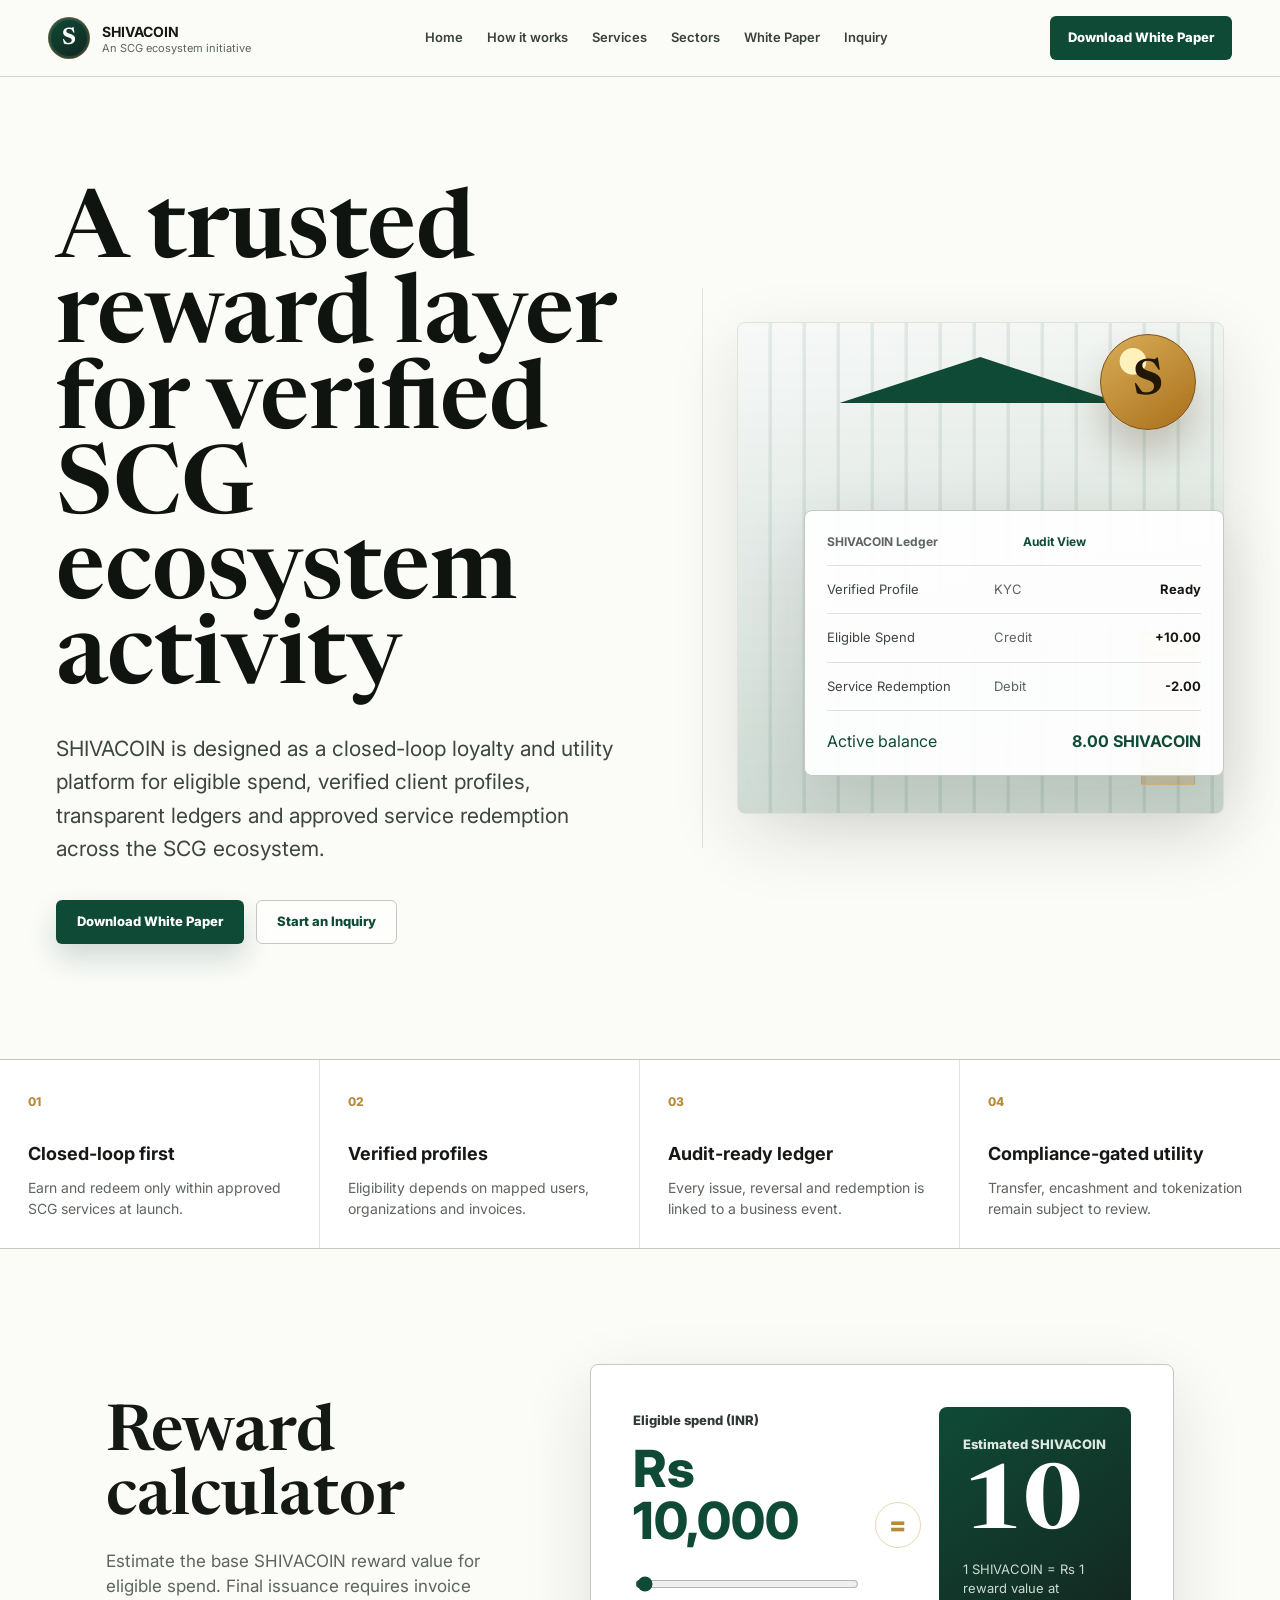
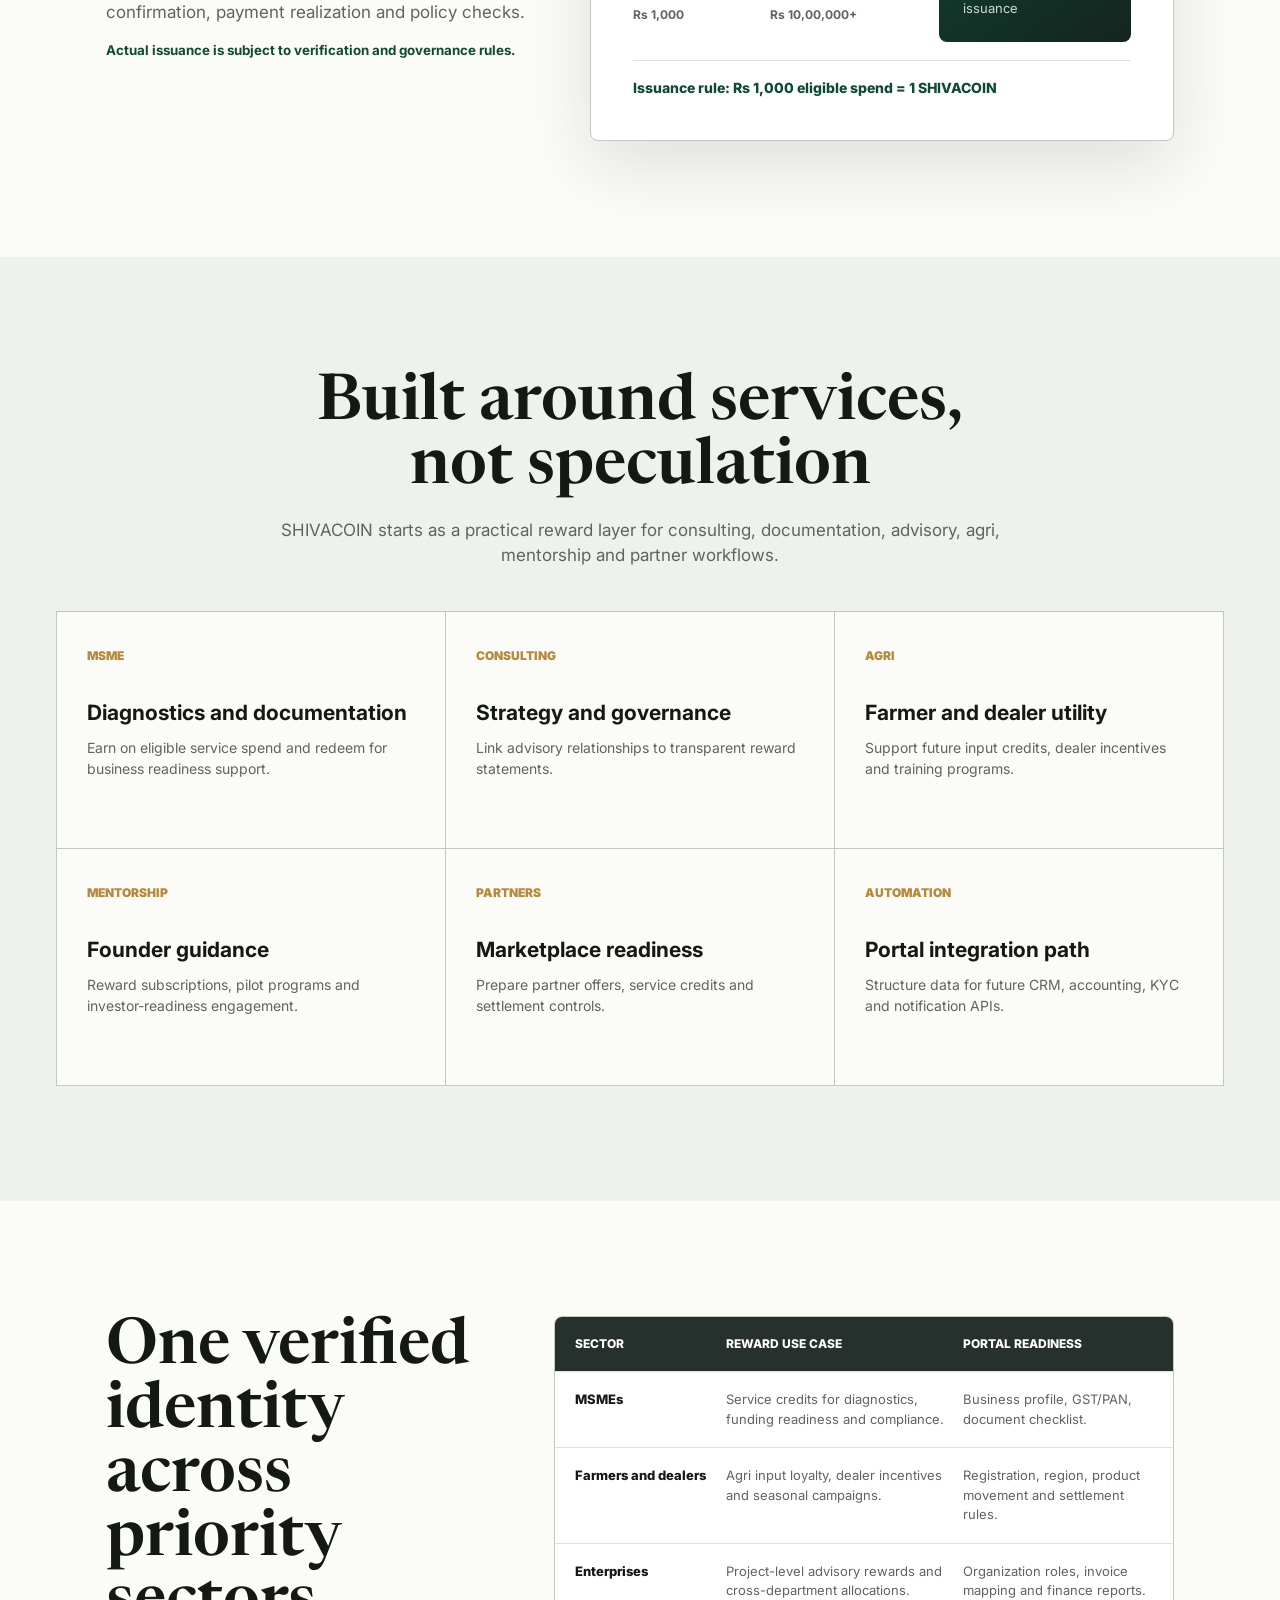
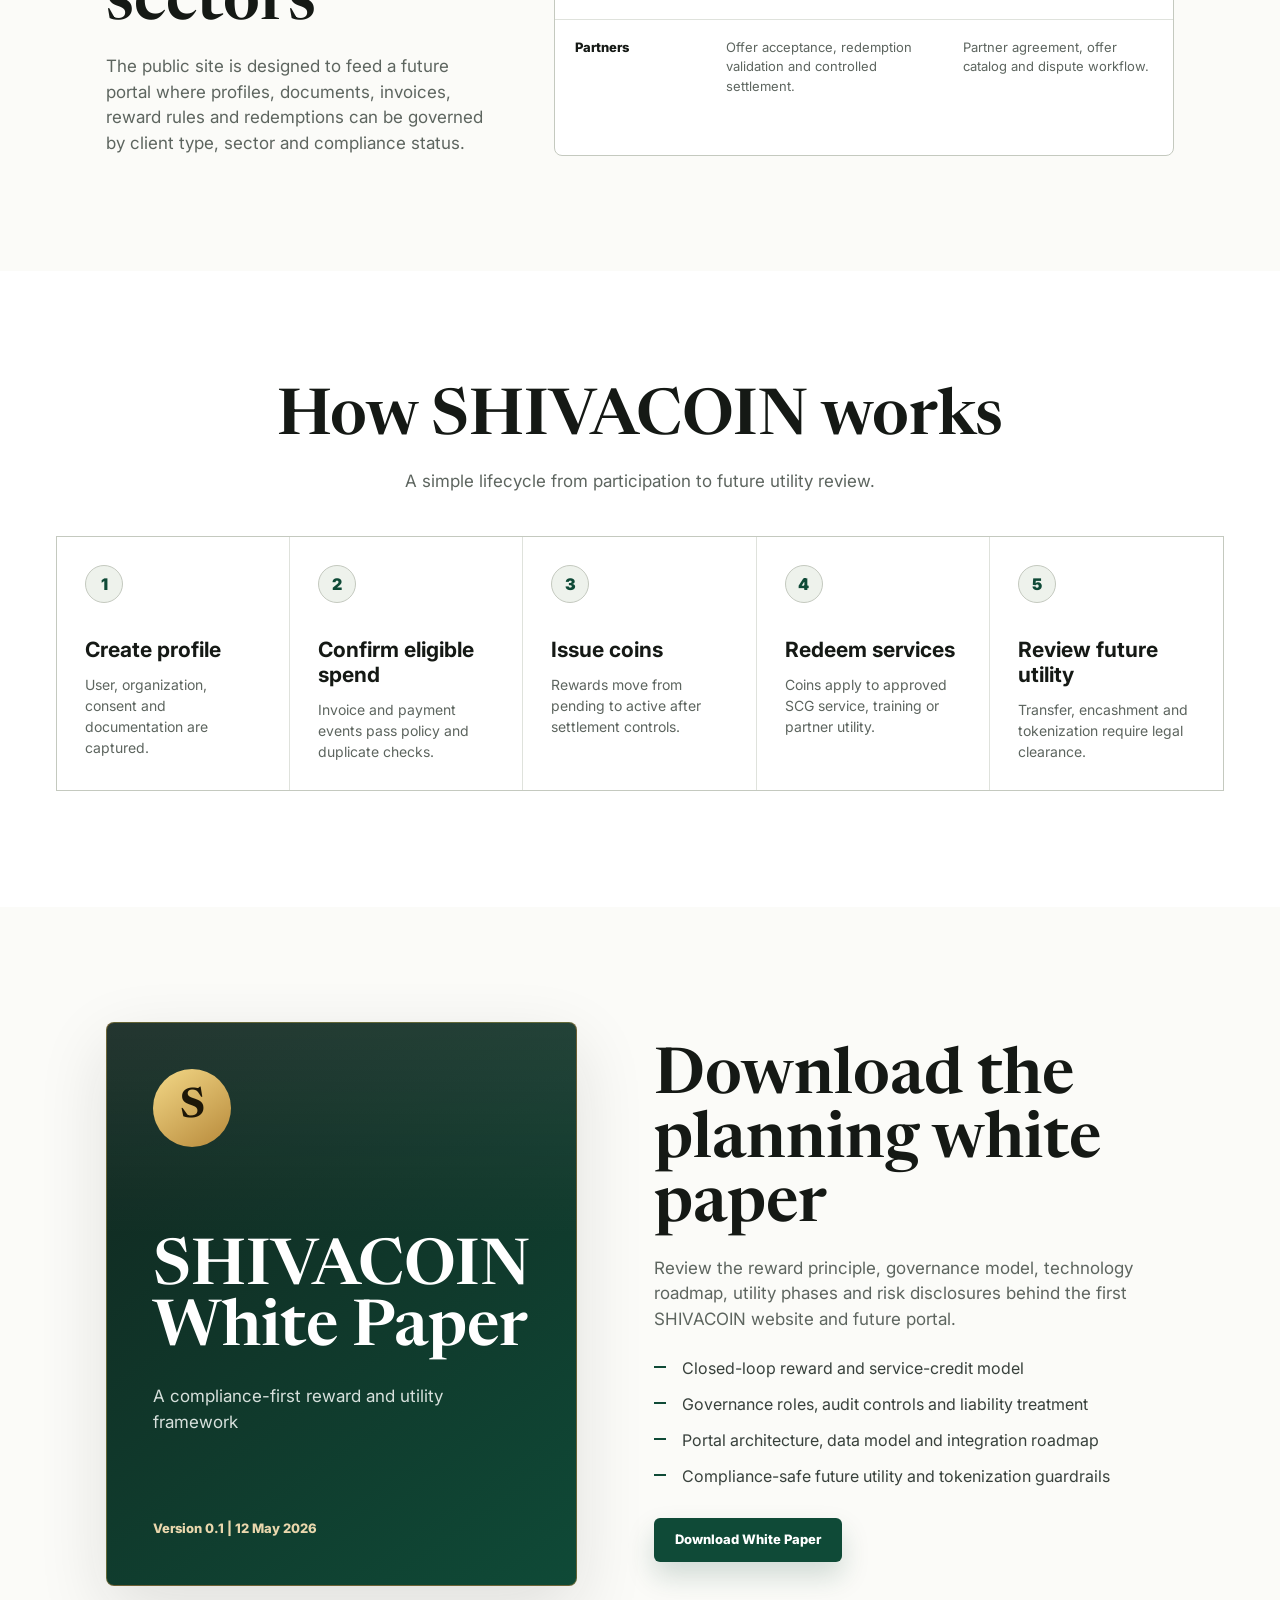
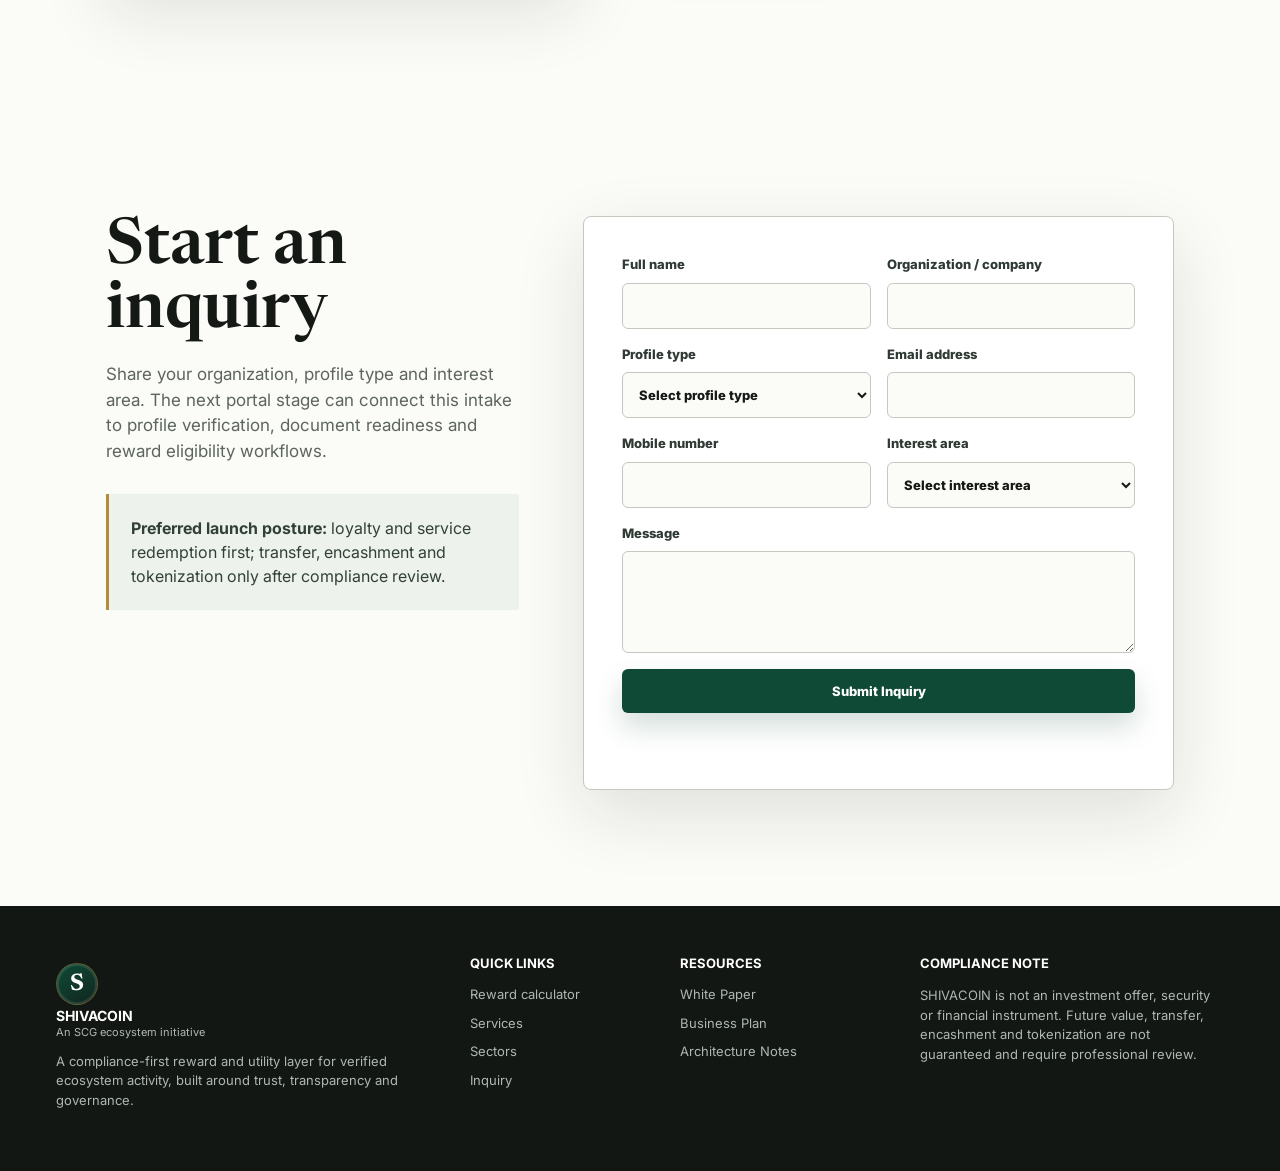
==== index.html @ bdda7b22 "Publish SHIVACOIN demo site" ====
<!doctype html>
<html lang="en">
  <head>
    <meta charset="utf-8" />
    <meta name="viewport" content="width=device-width, initial-scale=1" />
    <meta
      name="description"
      content="SHIVACOIN is a compliance-first reward and utility layer for verified SCG ecosystem activity."
    />
    <title>SHIVACOIN | SCG Ecosystem Rewards</title>
    <link rel="preconnect" href="https://fonts.googleapis.com" />
    <link rel="preconnect" href="https://fonts.gstatic.com" crossorigin />
    <link
      href="https://fonts.googleapis.com/css2?family=Inter:wght@400;500;600;700;800&family=Newsreader:opsz,wght@6..72,500;6..72,600;6..72,700&display=swap"
      rel="stylesheet"
    />
    <link rel="stylesheet" href="./styles.css" />
  </head>
  <body>
    <header class="site-header">
      <a class="brand" href="#home" aria-label="SHIVACOIN home">
        <span class="brand-mark">S</span>
        <span>
          <strong>SHIVACOIN</strong>
          <small>An SCG ecosystem initiative</small>
        </span>
      </a>
      <nav class="nav-links" aria-label="Primary navigation">
        <a href="#home">Home</a>
        <a href="#how">How it works</a>
        <a href="#services">Services</a>
        <a href="#sectors">Sectors</a>
        <a href="#white-paper">White Paper</a>
        <a href="#inquiry">Inquiry</a>
      </nav>
      <a class="header-cta" href="./docs/SHIVACOIN_White_Paper.md" download>
        Download White Paper
      </a>
    </header>

    <main id="home">
      <section class="hero section-pad">
        <div class="hero-copy">
          <h1>A trusted reward layer for verified SCG ecosystem activity</h1>
          <p>
            SHIVACOIN is designed as a closed-loop loyalty and utility platform
            for eligible spend, verified client profiles, transparent ledgers
            and approved service redemption across the SCG ecosystem.
          </p>
          <div class="hero-actions">
            <a class="button primary" href="./docs/SHIVACOIN_White_Paper.md" download>
              Download White Paper
            </a>
            <a class="button secondary" href="#inquiry">Start an Inquiry</a>
          </div>
        </div>
        <div class="hero-visual" aria-label="SHIVACOIN ledger preview">
          <div class="institution"></div>
          <div class="ledger-card">
            <div class="ledger-heading">
              <span>SHIVACOIN Ledger</span>
              <strong>Audit View</strong>
            </div>
            <div class="ledger-row">
              <span>Verified Profile</span>
              <span>KYC</span>
              <strong>Ready</strong>
            </div>
            <div class="ledger-row">
              <span>Eligible Spend</span>
              <span>Credit</span>
              <strong>+10.00</strong>
            </div>
            <div class="ledger-row">
              <span>Service Redemption</span>
              <span>Debit</span>
              <strong>-2.00</strong>
            </div>
            <div class="ledger-total">
              <span>Active balance</span>
              <strong>8.00 SHIVACOIN</strong>
            </div>
          </div>
          <div class="coin" aria-hidden="true">S</div>
        </div>
      </section>

      <section class="trust-strip" aria-label="Trust principles">
        <article>
          <span class="trust-icon">01</span>
          <h2>Closed-loop first</h2>
          <p>Earn and redeem only within approved SCG services at launch.</p>
        </article>
        <article>
          <span class="trust-icon">02</span>
          <h2>Verified profiles</h2>
          <p>Eligibility depends on mapped users, organizations and invoices.</p>
        </article>
        <article>
          <span class="trust-icon">03</span>
          <h2>Audit-ready ledger</h2>
          <p>Every issue, reversal and redemption is linked to a business event.</p>
        </article>
        <article>
          <span class="trust-icon">04</span>
          <h2>Compliance-gated utility</h2>
          <p>Transfer, encashment and tokenization remain subject to review.</p>
        </article>
      </section>

      <section class="calculator section-pad" id="calculator">
        <div class="section-intro align-left">
          <h2>Reward calculator</h2>
          <p>
            Estimate the base SHIVACOIN reward value for eligible spend. Final
            issuance requires invoice confirmation, payment realization and
            policy checks.
          </p>
          <small>Actual issuance is subject to verification and governance rules.</small>
        </div>
        <div class="calculator-panel">
          <div class="calc-input">
            <label for="spendRange">Eligible spend (INR)</label>
            <div class="amount" id="spendDisplay">Rs 10,000</div>
            <input
              id="spendRange"
              type="range"
              min="1000"
              max="1000000"
              step="1000"
              value="10000"
            />
            <div class="range-labels">
              <span>Rs 1,000</span>
              <span>Rs 10,00,000+</span>
            </div>
          </div>
          <div class="calc-equals" aria-hidden="true">=</div>
          <div class="calc-output">
            <span>Estimated SHIVACOIN</span>
            <strong id="coinOutput">10</strong>
            <em>1 SHIVACOIN = Rs 1 reward value at issuance</em>
          </div>
          <div class="rule-note">
            Issuance rule: Rs 1,000 eligible spend = 1 SHIVACOIN
          </div>
        </div>
      </section>

      <section class="audience section-pad" id="services">
        <div class="section-intro">
          <h2>Built around services, not speculation</h2>
          <p>
            SHIVACOIN starts as a practical reward layer for consulting,
            documentation, advisory, agri, mentorship and partner workflows.
          </p>
        </div>
        <div class="service-grid">
          <article>
            <span>MSME</span>
            <h3>Diagnostics and documentation</h3>
            <p>Earn on eligible service spend and redeem for business readiness support.</p>
          </article>
          <article>
            <span>Consulting</span>
            <h3>Strategy and governance</h3>
            <p>Link advisory relationships to transparent reward statements.</p>
          </article>
          <article>
            <span>Agri</span>
            <h3>Farmer and dealer utility</h3>
            <p>Support future input credits, dealer incentives and training programs.</p>
          </article>
          <article>
            <span>Mentorship</span>
            <h3>Founder guidance</h3>
            <p>Reward subscriptions, pilot programs and investor-readiness engagement.</p>
          </article>
          <article>
            <span>Partners</span>
            <h3>Marketplace readiness</h3>
            <p>Prepare partner offers, service credits and settlement controls.</p>
          </article>
          <article>
            <span>Automation</span>
            <h3>Portal integration path</h3>
            <p>Structure data for future CRM, accounting, KYC and notification APIs.</p>
          </article>
        </div>
      </section>

      <section class="sectors section-pad" id="sectors">
        <div class="sector-copy">
          <h2>One verified identity across priority sectors</h2>
          <p>
            The public site is designed to feed a future portal where profiles,
            documents, invoices, reward rules and redemptions can be governed by
            client type, sector and compliance status.
          </p>
        </div>
        <div class="sector-table" role="table" aria-label="SHIVACOIN sector use cases">
          <div class="sector-row header" role="row">
            <span role="columnheader">Sector</span>
            <span role="columnheader">Reward use case</span>
            <span role="columnheader">Portal readiness</span>
          </div>
          <div class="sector-row" role="row">
            <span>MSMEs</span>
            <span>Service credits for diagnostics, funding readiness and compliance.</span>
            <span>Business profile, GST/PAN, document checklist.</span>
          </div>
          <div class="sector-row" role="row">
            <span>Farmers and dealers</span>
            <span>Agri input loyalty, dealer incentives and seasonal campaigns.</span>
            <span>Registration, region, product movement and settlement rules.</span>
          </div>
          <div class="sector-row" role="row">
            <span>Enterprises</span>
            <span>Project-level advisory rewards and cross-department allocations.</span>
            <span>Organization roles, invoice mapping and finance reports.</span>
          </div>
          <div class="sector-row" role="row">
            <span>Partners</span>
            <span>Offer acceptance, redemption validation and controlled settlement.</span>
            <span>Partner agreement, offer catalog and dispute workflow.</span>
          </div>
        </div>
      </section>

      <section class="workflow section-pad" id="how">
        <div class="section-intro">
          <h2>How SHIVACOIN works</h2>
          <p>A simple lifecycle from participation to future utility review.</p>
        </div>
        <ol class="timeline">
          <li>
            <span>1</span>
            <h3>Create profile</h3>
            <p>User, organization, consent and documentation are captured.</p>
          </li>
          <li>
            <span>2</span>
            <h3>Confirm eligible spend</h3>
            <p>Invoice and payment events pass policy and duplicate checks.</p>
          </li>
          <li>
            <span>3</span>
            <h3>Issue coins</h3>
            <p>Rewards move from pending to active after settlement controls.</p>
          </li>
          <li>
            <span>4</span>
            <h3>Redeem services</h3>
            <p>Coins apply to approved SCG service, training or partner utility.</p>
          </li>
          <li>
            <span>5</span>
            <h3>Review future utility</h3>
            <p>Transfer, encashment and tokenization require legal clearance.</p>
          </li>
        </ol>
      </section>

      <section class="white-paper section-pad" id="white-paper">
        <div class="paper-preview" aria-hidden="true">
          <div class="paper-mark">S</div>
          <h2>SHIVACOIN<br />White Paper</h2>
          <p>A compliance-first reward and utility framework</p>
          <span>Version 0.1 | 12 May 2026</span>
        </div>
        <div class="paper-copy">
          <h2>Download the planning white paper</h2>
          <p>
            Review the reward principle, governance model, technology roadmap,
            utility phases and risk disclosures behind the first SHIVACOIN
            website and future portal.
          </p>
          <ul>
            <li>Closed-loop reward and service-credit model</li>
            <li>Governance roles, audit controls and liability treatment</li>
            <li>Portal architecture, data model and integration roadmap</li>
            <li>Compliance-safe future utility and tokenization guardrails</li>
          </ul>
          <a class="button primary" href="./docs/SHIVACOIN_White_Paper.md" download>
            Download White Paper
          </a>
        </div>
      </section>

      <section class="inquiry section-pad" id="inquiry">
        <div class="inquiry-copy">
          <h2>Start an inquiry</h2>
          <p>
            Share your organization, profile type and interest area. The next
            portal stage can connect this intake to profile verification,
            document readiness and reward eligibility workflows.
          </p>
          <div class="contact-note">
            <strong>Preferred launch posture:</strong>
            loyalty and service redemption first; transfer, encashment and
            tokenization only after compliance review.
          </div>
        </div>
        <form class="inquiry-form" id="inquiryForm">
          <label>
            Full name
            <input name="name" autocomplete="name" required />
          </label>
          <label>
            Organization / company
            <input name="organization" autocomplete="organization" required />
          </label>
          <label>
            Profile type
            <select name="profileType" required>
              <option value="">Select profile type</option>
              <option>MSME client</option>
              <option>Enterprise client</option>
              <option>Farmer</option>
              <option>Dealer / distributor</option>
              <option>Startup / founder</option>
              <option>Partner merchant</option>
            </select>
          </label>
          <label>
            Email address
            <input name="email" type="email" autocomplete="email" required />
          </label>
          <label>
            Mobile number
            <input name="mobile" autocomplete="tel" />
          </label>
          <label>
            Interest area
            <select name="interest" required>
              <option value="">Select interest area</option>
              <option>Earn rewards on SCG services</option>
              <option>Redeem for advisory or documentation</option>
              <option>Partner onboarding</option>
              <option>Dealer or farmer program</option>
              <option>Future portal integration</option>
            </select>
          </label>
          <label class="wide">
            Message
            <textarea name="message" rows="4"></textarea>
          </label>
          <button class="button primary" type="submit">Submit Inquiry</button>
          <p class="form-status" id="formStatus" role="status"></p>
        </form>
      </section>
    </main>

    <footer class="site-footer">
      <div>
        <a class="brand footer-brand" href="#home" aria-label="SHIVACOIN home">
          <span class="brand-mark">S</span>
          <span>
            <strong>SHIVACOIN</strong>
            <small>An SCG ecosystem initiative</small>
          </span>
        </a>
        <p>
          A compliance-first reward and utility layer for verified ecosystem
          activity, built around trust, transparency and governance.
        </p>
      </div>
      <div>
        <h2>Quick links</h2>
        <a href="#calculator">Reward calculator</a>
        <a href="#services">Services</a>
        <a href="#sectors">Sectors</a>
        <a href="#inquiry">Inquiry</a>
      </div>
      <div>
        <h2>Resources</h2>
        <a href="./docs/SHIVACOIN_White_Paper.md" download>White Paper</a>
        <a href="./docs/SHIVACOIN_Business_Plan.md" download>Business Plan</a>
        <a href="./docs/SHIVACOIN_System_Architecture_and_DFD.md" download>
          Architecture Notes
        </a>
      </div>
      <div>
        <h2>Compliance note</h2>
        <p>
          SHIVACOIN is not an investment offer, security or financial
          instrument. Future value, transfer, encashment and tokenization are
          not guaranteed and require professional review.
        </p>
      </div>
    </footer>

    <script src="./app.js"></script>
  </body>
</html>
---- styles.css ----
:root {
  --bg: #fbfbf8;
  --paper: #ffffff;
  --ink: #151915;
  --muted: #5d655f;
  --line: #dfe2dc;
  --line-strong: #c4c9bf;
  --emerald: #0f4a37;
  --emerald-2: #1d6a4b;
  --gold: #b7893a;
  --gold-soft: #ead7ad;
  --slate: #26312d;
  --shadow: 0 24px 70px rgba(21, 25, 21, 0.12);
  --radius: 8px;
  --max: 1180px;
}

* {
  box-sizing: border-box;
}

html {
  scroll-behavior: smooth;
}

body {
  margin: 0;
  color: var(--ink);
  background: var(--bg);
  font-family: Inter, system-ui, -apple-system, BlinkMacSystemFont, "Segoe UI", sans-serif;
  line-height: 1.5;
}

a {
  color: inherit;
  text-decoration: none;
}

button,
input,
select,
textarea {
  font: inherit;
}

.site-header {
  position: sticky;
  top: 0;
  z-index: 20;
  display: flex;
  align-items: center;
  justify-content: space-between;
  gap: 22px;
  padding: 16px clamp(20px, 4vw, 48px);
  background: rgba(251, 251, 248, 0.92);
  border-bottom: 1px solid rgba(196, 201, 191, 0.75);
  backdrop-filter: blur(20px);
}

.brand {
  display: inline-flex;
  align-items: center;
  gap: 12px;
  min-width: 214px;
}

.brand-mark {
  display: grid;
  width: 42px;
  height: 42px;
  place-items: center;
  color: #fff;
  background: linear-gradient(145deg, var(--emerald), #11251e);
  border: 1px solid rgba(183, 137, 58, 0.45);
  border-radius: 50%;
  box-shadow: inset 0 0 0 2px rgba(255, 255, 255, 0.1);
  font-family: Newsreader, Georgia, serif;
  font-size: 24px;
  font-weight: 700;
}

.brand strong {
  display: block;
  color: var(--ink);
  font-size: 14px;
  letter-spacing: 0;
}

.brand small {
  display: block;
  color: var(--muted);
  font-size: 11px;
  line-height: 1.2;
}

.nav-links {
  display: flex;
  align-items: center;
  justify-content: center;
  gap: clamp(12px, 2vw, 24px);
  color: #38413c;
  font-size: 13px;
  font-weight: 600;
}

.nav-links a {
  padding: 7px 0;
  border-bottom: 1px solid transparent;
}

.nav-links a:hover,
.nav-links a:focus-visible {
  color: var(--emerald);
  border-color: var(--gold);
}

.header-cta,
.button {
  display: inline-flex;
  min-height: 44px;
  align-items: center;
  justify-content: center;
  border-radius: 6px;
  font-size: 13px;
  font-weight: 800;
}

.header-cta {
  padding: 0 18px;
  color: #fff;
  background: var(--emerald);
}

.button {
  padding: 0 20px;
  border: 1px solid transparent;
  cursor: pointer;
}

.button.primary {
  color: #fff;
  background: var(--emerald);
  box-shadow: 0 14px 28px rgba(15, 74, 55, 0.18);
}

.button.secondary {
  color: var(--emerald);
  background: rgba(255, 255, 255, 0.78);
  border-color: var(--line-strong);
}

.button:hover,
.button:focus-visible,
.header-cta:hover,
.header-cta:focus-visible {
  transform: translateY(-1px);
}

.section-pad {
  padding: clamp(64px, 9vw, 118px) clamp(20px, 5vw, 56px);
}

.hero {
  display: grid;
  grid-template-columns: minmax(0, 0.98fr) minmax(380px, 0.9fr);
  gap: clamp(34px, 6vw, 86px);
  min-height: calc(100vh - 75px);
  max-width: 1280px;
  margin: 0 auto;
  align-items: center;
}

.hero-copy h1 {
  max-width: 780px;
  margin: 0;
  color: #101411;
  font-family: Newsreader, Georgia, serif;
  font-size: clamp(48px, 7.4vw, 96px);
  font-weight: 600;
  line-height: 0.9;
}

.hero-copy p {
  max-width: 670px;
  margin: 28px 0 0;
  color: #3c463f;
  font-size: clamp(17px, 1.7vw, 21px);
  line-height: 1.6;
}

.hero-actions {
  display: flex;
  flex-wrap: wrap;
  gap: 12px;
  margin-top: 34px;
}

.hero-visual {
  position: relative;
  min-height: 560px;
  border-left: 1px solid var(--line);
}

.institution {
  position: absolute;
  inset: 34px 0 34px 34px;
  background:
    linear-gradient(180deg, rgba(15, 74, 55, 0.03), rgba(15, 74, 55, 0.17)),
    repeating-linear-gradient(90deg, transparent 0 30px, rgba(15, 74, 55, 0.09) 31px 34px),
    linear-gradient(145deg, #fff, #eef2eb);
  border: 1px solid var(--line);
  border-radius: var(--radius);
  box-shadow: var(--shadow);
}

.institution::before {
  content: "";
  position: absolute;
  top: 34px;
  left: 50%;
  width: 58%;
  height: 46px;
  transform: translateX(-50%);
  background: var(--emerald);
  clip-path: polygon(50% 0, 100% 100%, 0 100%);
}

.institution::after {
  content: "";
  position: absolute;
  right: 28px;
  bottom: 28px;
  width: 52px;
  height: 150px;
  background: linear-gradient(180deg, var(--gold-soft), rgba(183, 137, 58, 0.28));
  border: 1px solid rgba(183, 137, 58, 0.35);
}

.ledger-card {
  position: absolute;
  right: 0;
  bottom: 72px;
  width: min(420px, 92%);
  padding: 22px;
  background: rgba(255, 255, 255, 0.94);
  border: 1px solid var(--line-strong);
  border-radius: var(--radius);
  box-shadow: var(--shadow);
}

.ledger-heading,
.ledger-row,
.ledger-total {
  display: grid;
  grid-template-columns: 1.2fr 0.7fr 0.8fr;
  align-items: center;
  gap: 10px;
}

.ledger-heading {
  padding-bottom: 14px;
  border-bottom: 1px solid var(--line);
  color: var(--muted);
  font-size: 12px;
  font-weight: 700;
}

.ledger-heading strong {
  color: var(--emerald);
  text-align: right;
}

.ledger-row {
  padding: 14px 0;
  border-bottom: 1px solid var(--line);
  color: #3d463f;
  font-size: 13px;
}

.ledger-row span:nth-child(2) {
  color: var(--muted);
}

.ledger-row strong {
  color: var(--ink);
  text-align: right;
}

.ledger-total {
  grid-template-columns: 1fr 1fr;
  padding-top: 18px;
  color: var(--emerald);
}

.ledger-total strong {
  text-align: right;
}

.coin {
  position: absolute;
  top: 46px;
  right: 28px;
  display: grid;
  width: 96px;
  height: 96px;
  place-items: center;
  color: #201706;
  background:
    radial-gradient(circle at 34% 28%, #fff1bb 0 14%, transparent 15%),
    linear-gradient(145deg, #d9ad57, #a96f1b);
  border: 1px solid #7d5317;
  border-radius: 50%;
  box-shadow: 0 24px 36px rgba(77, 57, 20, 0.24);
  font-family: Newsreader, Georgia, serif;
  font-size: 50px;
  font-weight: 700;
}

.trust-strip {
  display: grid;
  grid-template-columns: repeat(4, 1fr);
  border-top: 1px solid var(--line-strong);
  border-bottom: 1px solid var(--line-strong);
  background: var(--paper);
}

.trust-strip article {
  min-height: 188px;
  padding: 28px;
  border-right: 1px solid var(--line);
}

.trust-strip article:last-child {
  border-right: 0;
}

.trust-icon {
  color: var(--gold);
  font-size: 12px;
  font-weight: 800;
}

.trust-strip h2,
.trust-strip p {
  margin: 0;
}

.trust-strip h2 {
  margin-top: 28px;
  font-size: 18px;
}

.trust-strip p {
  margin-top: 10px;
  color: var(--muted);
  font-size: 14px;
}

.section-intro {
  max-width: 760px;
  margin: 0 auto 42px;
  text-align: center;
}

.section-intro.align-left {
  margin-left: 0;
  text-align: left;
}

.section-intro h2,
.sector-copy h2,
.paper-copy h2,
.inquiry-copy h2 {
  margin: 0;
  font-family: Newsreader, Georgia, serif;
  font-size: clamp(38px, 5vw, 64px);
  font-weight: 600;
  line-height: 1;
}

.section-intro p,
.sector-copy p,
.paper-copy p,
.inquiry-copy p {
  margin: 18px 0 0;
  color: var(--muted);
  font-size: 17px;
}

.section-intro small {
  display: block;
  margin-top: 16px;
  color: var(--emerald);
  font-weight: 700;
}

.calculator {
  display: grid;
  grid-template-columns: 0.72fr 1fr;
  gap: clamp(30px, 5vw, 72px);
  max-width: var(--max);
  margin: 0 auto;
  align-items: center;
}

.calculator-panel {
  display: grid;
  grid-template-columns: 1fr 46px 0.86fr;
  gap: 18px;
  padding: clamp(24px, 4vw, 42px);
  background: var(--paper);
  border: 1px solid var(--line-strong);
  border-radius: var(--radius);
  box-shadow: var(--shadow);
}

.calc-input label,
.calc-output span,
.inquiry-form label {
  color: #303a34;
  font-size: 13px;
  font-weight: 800;
}

.amount {
  margin-top: 12px;
  color: var(--emerald);
  font-size: clamp(32px, 4vw, 52px);
  font-weight: 800;
  line-height: 1;
}

input[type="range"] {
  width: 100%;
  margin-top: 30px;
  accent-color: var(--emerald);
}

.range-labels {
  display: flex;
  justify-content: space-between;
  margin-top: 8px;
  color: var(--muted);
  font-size: 12px;
  font-weight: 700;
}

.calc-equals {
  display: grid;
  width: 46px;
  height: 46px;
  place-items: center;
  align-self: center;
  color: var(--gold);
  border: 1px solid var(--gold-soft);
  border-radius: 50%;
  font-size: 26px;
  font-weight: 800;
}

.calc-output {
  padding: 24px;
  color: #fff;
  background: linear-gradient(145deg, var(--emerald), #14251f);
  border-radius: var(--radius);
}

.calc-output span {
  color: #dce8e1;
}

.calc-output strong {
  display: block;
  margin: 12px 0;
  font-family: Newsreader, Georgia, serif;
  font-size: clamp(62px, 7vw, 96px);
  line-height: 0.9;
}

.calc-output em {
  display: block;
  color: #cddad2;
  font-size: 13px;
  font-style: normal;
}

.rule-note {
  grid-column: 1 / -1;
  padding-top: 16px;
  color: var(--emerald);
  border-top: 1px solid var(--line);
  font-size: 14px;
  font-weight: 800;
}

.audience {
  background: #eef2ec;
}

.service-grid {
  display: grid;
  grid-template-columns: repeat(3, 1fr);
  gap: 1px;
  max-width: var(--max);
  margin: 0 auto;
  background: var(--line-strong);
  border: 1px solid var(--line-strong);
}

.service-grid article {
  min-height: 236px;
  padding: 30px;
  background: #fbfbf8;
}

.service-grid span {
  color: var(--gold);
  font-size: 12px;
  font-weight: 900;
  text-transform: uppercase;
}

.service-grid h3,
.timeline h3 {
  margin: 34px 0 0;
  font-size: 21px;
  line-height: 1.2;
}

.service-grid p,
.timeline p {
  margin: 12px 0 0;
  color: var(--muted);
  font-size: 14px;
}

.sectors {
  display: grid;
  grid-template-columns: 0.62fr 1fr;
  gap: clamp(32px, 5vw, 72px);
  max-width: var(--max);
  margin: 0 auto;
}

.sector-table {
  background: var(--paper);
  border: 1px solid var(--line-strong);
  border-radius: var(--radius);
  overflow: hidden;
}

.sector-row {
  display: grid;
  grid-template-columns: 0.7fr 1.15fr 1fr;
  gap: 18px;
  padding: 18px 20px;
  border-bottom: 1px solid var(--line);
  color: var(--muted);
  font-size: 13px;
}

.sector-row:last-child {
  border-bottom: 0;
}

.sector-row span:first-child {
  color: var(--ink);
  font-weight: 800;
}

.sector-row.header {
  color: #fff;
  background: var(--slate);
  font-size: 12px;
  font-weight: 800;
  text-transform: uppercase;
}

.sector-row.header span {
  color: #fff;
}

.workflow {
  background: var(--paper);
}

.timeline {
  display: grid;
  grid-template-columns: repeat(5, 1fr);
  gap: 0;
  max-width: var(--max);
  margin: 0 auto;
  padding: 0;
  list-style: none;
  border: 1px solid var(--line-strong);
}

.timeline li {
  min-height: 250px;
  padding: 28px;
  border-right: 1px solid var(--line);
}

.timeline li:last-child {
  border-right: 0;
}

.timeline span {
  display: grid;
  width: 38px;
  height: 38px;
  place-items: center;
  color: var(--emerald);
  background: #eef2ec;
  border: 1px solid var(--line-strong);
  border-radius: 50%;
  font-weight: 900;
}

.white-paper {
  display: grid;
  grid-template-columns: 0.72fr 1fr;
  gap: clamp(34px, 6vw, 84px);
  max-width: var(--max);
  margin: 0 auto;
  align-items: center;
}

.paper-preview {
  min-height: 520px;
  padding: 46px;
  color: #fff;
  background:
    linear-gradient(180deg, rgba(255, 255, 255, 0.08), transparent 38%),
    linear-gradient(145deg, #11251e, var(--emerald));
  border: 1px solid rgba(183, 137, 58, 0.5);
  border-radius: var(--radius);
  box-shadow: var(--shadow);
}

.paper-mark {
  display: grid;
  width: 78px;
  height: 78px;
  place-items: center;
  color: #1d1708;
  background: linear-gradient(145deg, #f3d887, var(--gold));
  border-radius: 50%;
  font-family: Newsreader, Georgia, serif;
  font-size: 42px;
  font-weight: 700;
}

.paper-preview h2 {
  margin: 92px 0 0;
  font-family: Newsreader, Georgia, serif;
  font-size: clamp(48px, 5vw, 72px);
  font-weight: 600;
  line-height: 0.95;
}

.paper-preview p {
  max-width: 330px;
  margin: 24px 0 0;
  color: #d7e0dc;
  font-size: 17px;
}

.paper-preview span {
  display: block;
  margin-top: 84px;
  color: var(--gold-soft);
  font-size: 13px;
  font-weight: 800;
}

.paper-copy ul {
  display: grid;
  gap: 12px;
  margin: 24px 0 30px;
  padding: 0;
  list-style: none;
}

.paper-copy li {
  padding-left: 28px;
  color: #38413c;
  background: linear-gradient(var(--emerald), var(--emerald)) left 10px / 12px 2px no-repeat;
}

.inquiry {
  display: grid;
  grid-template-columns: 0.7fr 1fr;
  gap: clamp(34px, 5vw, 72px);
  max-width: var(--max);
  margin: 0 auto;
}

.contact-note {
  margin-top: 30px;
  padding: 22px;
  color: #314038;
  background: #eef2ec;
  border-left: 3px solid var(--gold);
}

.inquiry-form {
  display: grid;
  grid-template-columns: 1fr 1fr;
  gap: 16px;
  padding: clamp(24px, 4vw, 38px);
  background: var(--paper);
  border: 1px solid var(--line-strong);
  border-radius: var(--radius);
  box-shadow: var(--shadow);
}

.inquiry-form label {
  display: grid;
  gap: 8px;
}

.inquiry-form .wide,
.inquiry-form button,
.form-status {
  grid-column: 1 / -1;
}

.inquiry-form input,
.inquiry-form select,
.inquiry-form textarea {
  width: 100%;
  min-height: 46px;
  padding: 11px 12px;
  color: var(--ink);
  background: #fbfbf8;
  border: 1px solid var(--line-strong);
  border-radius: 6px;
}

.inquiry-form textarea {
  resize: vertical;
}

.form-status {
  min-height: 22px;
  margin: 0;
  color: var(--emerald);
  font-size: 13px;
  font-weight: 800;
}

.site-footer {
  display: grid;
  grid-template-columns: 1.25fr 0.58fr 0.68fr 1fr;
  gap: 34px;
  padding: 48px clamp(20px, 5vw, 56px);
  color: #d8ded9;
  background: #121713;
}

.site-footer p,
.site-footer a {
  color: #aeb8b1;
  font-size: 13px;
}

.site-footer a {
  display: block;
  margin-top: 9px;
}

.site-footer h2 {
  margin: 0 0 12px;
  color: #fff;
  font-size: 13px;
  text-transform: uppercase;
}

.footer-brand strong {
  color: #fff;
}

.footer-brand small {
  color: #aeb8b1;
}

@media (max-width: 1060px) {
  .site-header {
    align-items: flex-start;
    flex-wrap: wrap;
  }

  .nav-links {
    order: 3;
    width: 100%;
    justify-content: flex-start;
    overflow-x: auto;
    padding-bottom: 2px;
  }

  .hero,
  .calculator,
  .sectors,
  .white-paper,
  .inquiry {
    grid-template-columns: 1fr;
  }

  .hero {
    min-height: auto;
  }

  .hero-visual {
    min-height: 480px;
  }

  .trust-strip,
  .service-grid {
    grid-template-columns: repeat(2, 1fr);
  }

  .timeline {
    grid-template-columns: 1fr;
  }

  .timeline li {
    min-height: 0;
    border-right: 0;
    border-bottom: 1px solid var(--line);
  }

  .timeline li:last-child {
    border-bottom: 0;
  }

  .site-footer {
    grid-template-columns: 1fr 1fr;
  }
}

@media (max-width: 720px) {
  .site-header {
    position: static;
  }

  .header-cta {
    width: 100%;
  }

  .hero-copy h1 {
    font-size: clamp(44px, 14vw, 62px);
  }

  .hero-visual {
    min-height: 390px;
    border-left: 0;
  }

  .institution {
    inset: 8px 0 28px;
  }

  .ledger-card {
    right: 10px;
    bottom: 24px;
  }

  .coin {
    top: 22px;
    right: 18px;
    width: 76px;
    height: 76px;
    font-size: 40px;
  }

  .trust-strip,
  .service-grid,
  .calculator-panel,
  .inquiry-form,
  .site-footer {
    grid-template-columns: 1fr;
  }

  .trust-strip article {
    border-right: 0;
    border-bottom: 1px solid var(--line);
  }

  .trust-strip article:last-child {
    border-bottom: 0;
  }

  .calc-equals {
    justify-self: center;
  }

  .sector-table {
    overflow: hidden;
  }

  .sector-row {
    display: grid;
    min-width: 0;
    grid-template-columns: 1fr;
    gap: 8px;
  }

  .sector-row.header {
    display: none;
  }

  .sector-row span::before {
    display: block;
    margin-bottom: 3px;
    color: var(--gold);
    font-size: 10px;
    font-weight: 900;
    text-transform: uppercase;
  }

  .sector-row span:nth-child(1)::before {
    content: "Sector";
  }

  .sector-row span:nth-child(2)::before {
    content: "Reward use case";
  }

  .sector-row span:nth-child(3)::before {
    content: "Portal readiness";
  }

  .paper-preview {
    min-height: 430px;
    padding: 32px;
  }
}
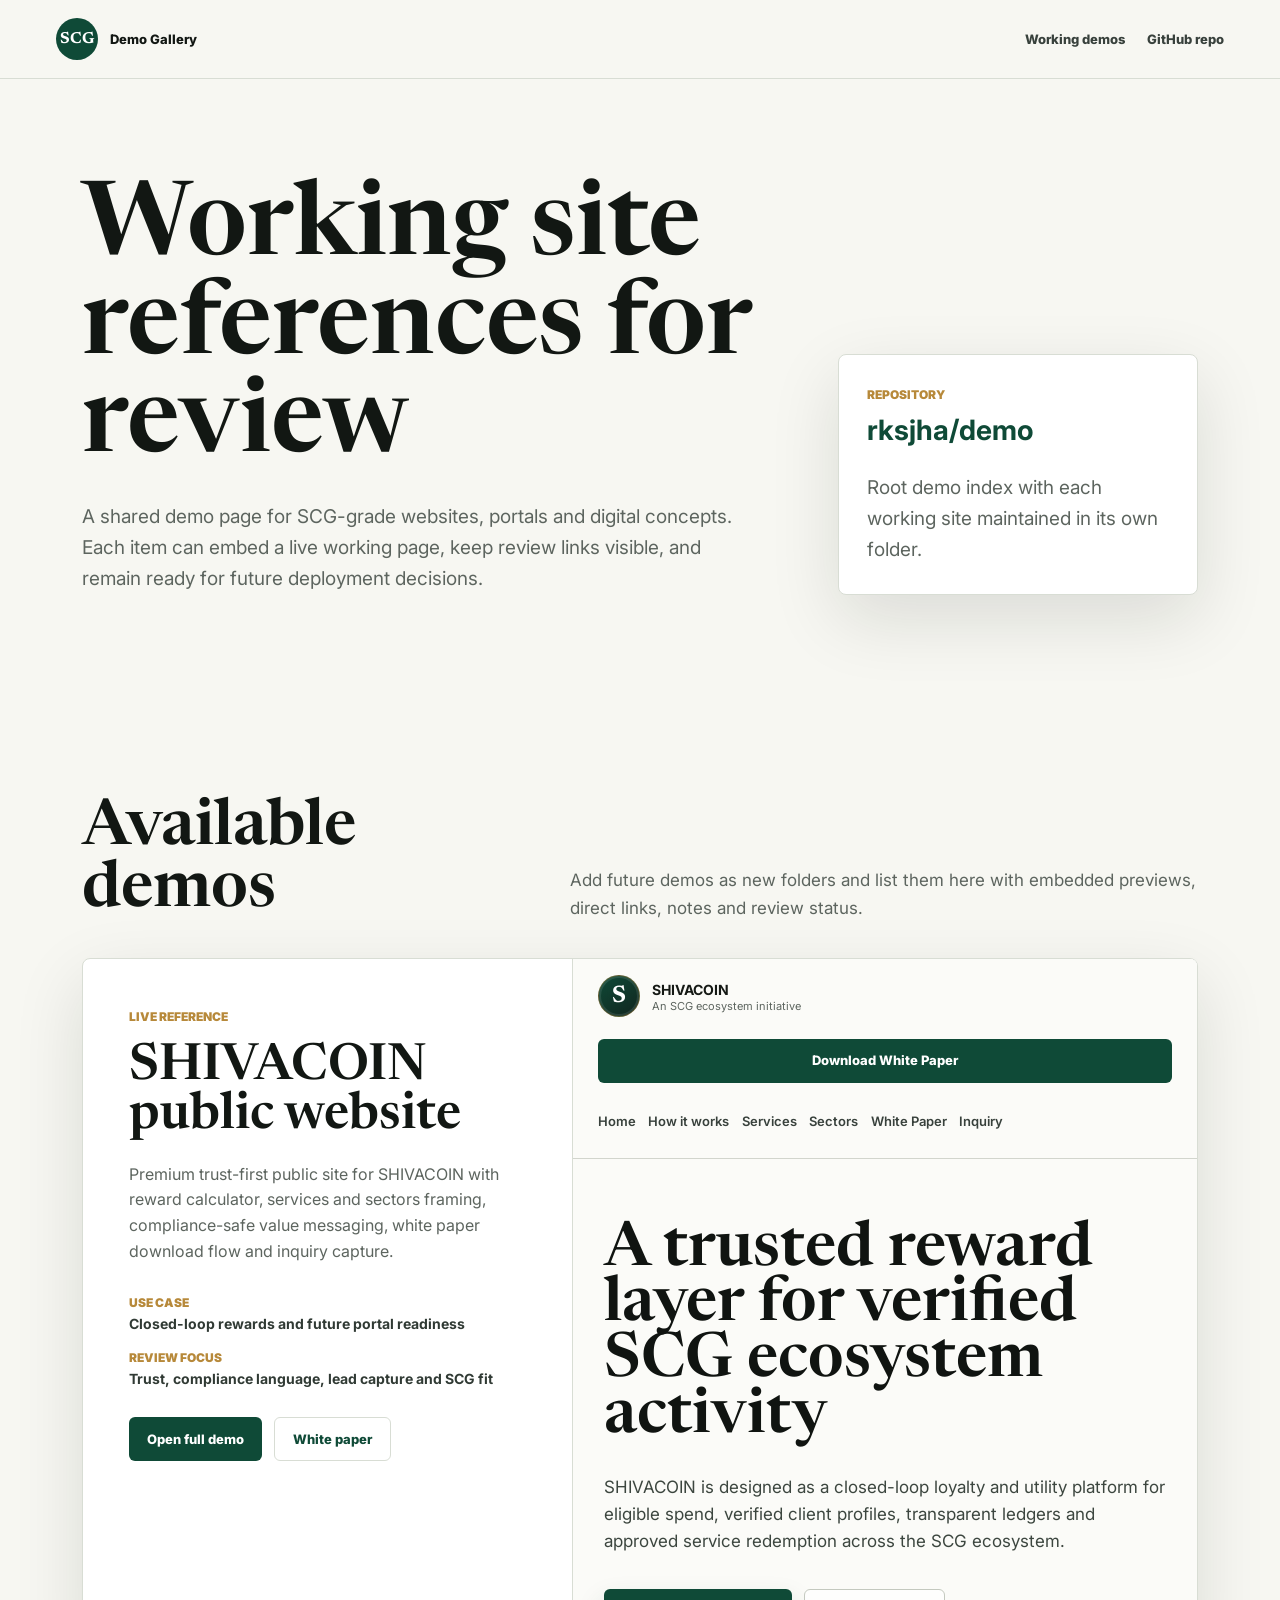
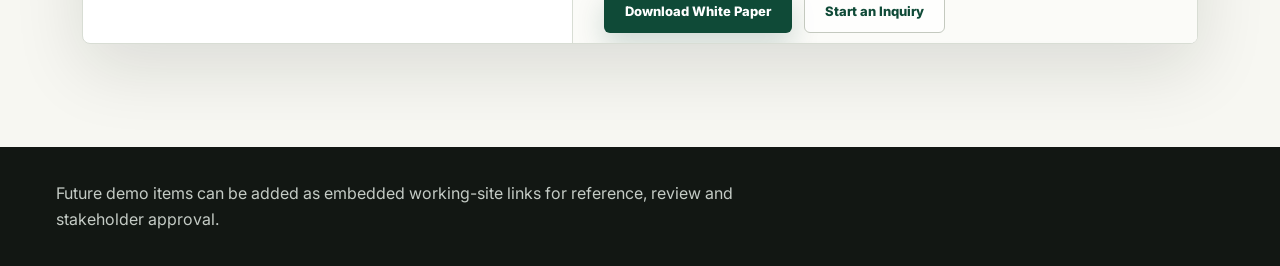
==== commit 2a01e83c: "Add demo gallery with embedded SHIVACOIN site" ====
--- a/index.html
+++ b/index.html
@@ -5,9 +5,9 @@
     <meta name="viewport" content="width=device-width, initial-scale=1" />
     <meta
       name="description"
-      content="SHIVACOIN is a compliance-first reward and utility layer for verified SCG ecosystem activity."
+      content="SCG demo gallery for reviewing working website references and future digital portal concepts."
     />
-    <title>SHIVACOIN | SCG Ecosystem Rewards</title>
+    <title>SCG Demo Gallery</title>
     <link rel="preconnect" href="https://fonts.googleapis.com" />
     <link rel="preconnect" href="https://fonts.gstatic.com" crossorigin />
     <link
@@ -17,379 +17,85 @@
     <link rel="stylesheet" href="./styles.css" />
   </head>
   <body>
-    <header class="site-header">
-      <a class="brand" href="#home" aria-label="SHIVACOIN home">
-        <span class="brand-mark">S</span>
-        <span>
-          <strong>SHIVACOIN</strong>
-          <small>An SCG ecosystem initiative</small>
-        </span>
+    <header class="demo-header">
+      <a class="demo-brand" href="./" aria-label="SCG demo gallery home">
+        <span>SCG</span>
+        <strong>Demo Gallery</strong>
       </a>
-      <nav class="nav-links" aria-label="Primary navigation">
-        <a href="#home">Home</a>
-        <a href="#how">How it works</a>
-        <a href="#services">Services</a>
-        <a href="#sectors">Sectors</a>
-        <a href="#white-paper">White Paper</a>
-        <a href="#inquiry">Inquiry</a>
+      <nav aria-label="Demo gallery navigation">
+        <a href="#demos">Working demos</a>
+        <a href="https://github.com/rksjha/demo">GitHub repo</a>
       </nav>
-      <a class="header-cta" href="./docs/SHIVACOIN_White_Paper.md" download>
-        Download White Paper
-      </a>
     </header>
 
-    <main id="home">
-      <section class="hero section-pad">
-        <div class="hero-copy">
-          <h1>A trusted reward layer for verified SCG ecosystem activity</h1>
+    <main>
+      <section class="hero">
+        <div>
+          <h1>Working site references for review</h1>
           <p>
-            SHIVACOIN is designed as a closed-loop loyalty and utility platform
-            for eligible spend, verified client profiles, transparent ledgers
-            and approved service redemption across the SCG ecosystem.
+            A shared demo page for SCG-grade websites, portals and digital
+            concepts. Each item can embed a live working page, keep review links
+            visible, and remain ready for future deployment decisions.
           </p>
-          <div class="hero-actions">
-            <a class="button primary" href="./docs/SHIVACOIN_White_Paper.md" download>
-              Download White Paper
-            </a>
-            <a class="button secondary" href="#inquiry">Start an Inquiry</a>
-          </div>
         </div>
-        <div class="hero-visual" aria-label="SHIVACOIN ledger preview">
-          <div class="institution"></div>
-          <div class="ledger-card">
-            <div class="ledger-heading">
-              <span>SHIVACOIN Ledger</span>
-              <strong>Audit View</strong>
-            </div>
-            <div class="ledger-row">
-              <span>Verified Profile</span>
-              <span>KYC</span>
-              <strong>Ready</strong>
-            </div>
-            <div class="ledger-row">
-              <span>Eligible Spend</span>
-              <span>Credit</span>
-              <strong>+10.00</strong>
-            </div>
-            <div class="ledger-row">
-              <span>Service Redemption</span>
-              <span>Debit</span>
-              <strong>-2.00</strong>
-            </div>
-            <div class="ledger-total">
-              <span>Active balance</span>
-              <strong>8.00 SHIVACOIN</strong>
+        <aside class="summary-panel">
+          <span>Repository</span>
+          <strong>rksjha/demo</strong>
+          <p>Root demo index with each working site maintained in its own folder.</p>
+        </aside>
+      </section>
+
+      <section class="demo-section" id="demos">
+        <div class="section-heading">
+          <h2>Available demos</h2>
+          <p>
+            Add future demos as new folders and list them here with embedded
+            previews, direct links, notes and review status.
+          </p>
+        </div>
+
+        <article class="demo-card">
+          <div class="demo-copy">
+            <span class="status">Live reference</span>
+            <h3>SHIVACOIN public website</h3>
+            <p>
+              Premium trust-first public site for SHIVACOIN with reward
+              calculator, services and sectors framing, compliance-safe value
+              messaging, white paper download flow and inquiry capture.
+            </p>
+            <dl>
+              <div>
+                <dt>Use case</dt>
+                <dd>Closed-loop rewards and future portal readiness</dd>
+              </div>
+              <div>
+                <dt>Review focus</dt>
+                <dd>Trust, compliance language, lead capture and SCG fit</dd>
+              </div>
+            </dl>
+            <div class="actions">
+              <a class="button primary" href="./shivacoin/">Open full demo</a>
+              <a class="button secondary" href="./shivacoin/docs/SHIVACOIN_White_Paper.md">
+                White paper
+              </a>
             </div>
           </div>
-          <div class="coin" aria-hidden="true">S</div>
-        </div>
-      </section>
-
-      <section class="trust-strip" aria-label="Trust principles">
-        <article>
-          <span class="trust-icon">01</span>
-          <h2>Closed-loop first</h2>
-          <p>Earn and redeem only within approved SCG services at launch.</p>
+          <div class="demo-frame-wrap">
+            <iframe
+              title="Embedded SHIVACOIN public website demo"
+              src="./shivacoin/"
+              loading="lazy"
+            ></iframe>
+          </div>
         </article>
-        <article>
-          <span class="trust-icon">02</span>
-          <h2>Verified profiles</h2>
-          <p>Eligibility depends on mapped users, organizations and invoices.</p>
-        </article>
-        <article>
-          <span class="trust-icon">03</span>
-          <h2>Audit-ready ledger</h2>
-          <p>Every issue, reversal and redemption is linked to a business event.</p>
-        </article>
-        <article>
-          <span class="trust-icon">04</span>
-          <h2>Compliance-gated utility</h2>
-          <p>Transfer, encashment and tokenization remain subject to review.</p>
-        </article>
-      </section>
-
-      <section class="calculator section-pad" id="calculator">
-        <div class="section-intro align-left">
-          <h2>Reward calculator</h2>
-          <p>
-            Estimate the base SHIVACOIN reward value for eligible spend. Final
-            issuance requires invoice confirmation, payment realization and
-            policy checks.
-          </p>
-          <small>Actual issuance is subject to verification and governance rules.</small>
-        </div>
-        <div class="calculator-panel">
-          <div class="calc-input">
-            <label for="spendRange">Eligible spend (INR)</label>
-            <div class="amount" id="spendDisplay">Rs 10,000</div>
-            <input
-              id="spendRange"
-              type="range"
-              min="1000"
-              max="1000000"
-              step="1000"
-              value="10000"
-            />
-            <div class="range-labels">
-              <span>Rs 1,000</span>
-              <span>Rs 10,00,000+</span>
-            </div>
-          </div>
-          <div class="calc-equals" aria-hidden="true">=</div>
-          <div class="calc-output">
-            <span>Estimated SHIVACOIN</span>
-            <strong id="coinOutput">10</strong>
-            <em>1 SHIVACOIN = Rs 1 reward value at issuance</em>
-          </div>
-          <div class="rule-note">
-            Issuance rule: Rs 1,000 eligible spend = 1 SHIVACOIN
-          </div>
-        </div>
-      </section>
-
-      <section class="audience section-pad" id="services">
-        <div class="section-intro">
-          <h2>Built around services, not speculation</h2>
-          <p>
-            SHIVACOIN starts as a practical reward layer for consulting,
-            documentation, advisory, agri, mentorship and partner workflows.
-          </p>
-        </div>
-        <div class="service-grid">
-          <article>
-            <span>MSME</span>
-            <h3>Diagnostics and documentation</h3>
-            <p>Earn on eligible service spend and redeem for business readiness support.</p>
-          </article>
-          <article>
-            <span>Consulting</span>
-            <h3>Strategy and governance</h3>
-            <p>Link advisory relationships to transparent reward statements.</p>
-          </article>
-          <article>
-            <span>Agri</span>
-            <h3>Farmer and dealer utility</h3>
-            <p>Support future input credits, dealer incentives and training programs.</p>
-          </article>
-          <article>
-            <span>Mentorship</span>
-            <h3>Founder guidance</h3>
-            <p>Reward subscriptions, pilot programs and investor-readiness engagement.</p>
-          </article>
-          <article>
-            <span>Partners</span>
-            <h3>Marketplace readiness</h3>
-            <p>Prepare partner offers, service credits and settlement controls.</p>
-          </article>
-          <article>
-            <span>Automation</span>
-            <h3>Portal integration path</h3>
-            <p>Structure data for future CRM, accounting, KYC and notification APIs.</p>
-          </article>
-        </div>
-      </section>
-
-      <section class="sectors section-pad" id="sectors">
-        <div class="sector-copy">
-          <h2>One verified identity across priority sectors</h2>
-          <p>
-            The public site is designed to feed a future portal where profiles,
-            documents, invoices, reward rules and redemptions can be governed by
-            client type, sector and compliance status.
-          </p>
-        </div>
-        <div class="sector-table" role="table" aria-label="SHIVACOIN sector use cases">
-          <div class="sector-row header" role="row">
-            <span role="columnheader">Sector</span>
-            <span role="columnheader">Reward use case</span>
-            <span role="columnheader">Portal readiness</span>
-          </div>
-          <div class="sector-row" role="row">
-            <span>MSMEs</span>
-            <span>Service credits for diagnostics, funding readiness and compliance.</span>
-            <span>Business profile, GST/PAN, document checklist.</span>
-          </div>
-          <div class="sector-row" role="row">
-            <span>Farmers and dealers</span>
-            <span>Agri input loyalty, dealer incentives and seasonal campaigns.</span>
-            <span>Registration, region, product movement and settlement rules.</span>
-          </div>
-          <div class="sector-row" role="row">
-            <span>Enterprises</span>
-            <span>Project-level advisory rewards and cross-department allocations.</span>
-            <span>Organization roles, invoice mapping and finance reports.</span>
-          </div>
-          <div class="sector-row" role="row">
-            <span>Partners</span>
-            <span>Offer acceptance, redemption validation and controlled settlement.</span>
-            <span>Partner agreement, offer catalog and dispute workflow.</span>
-          </div>
-        </div>
-      </section>
-
-      <section class="workflow section-pad" id="how">
-        <div class="section-intro">
-          <h2>How SHIVACOIN works</h2>
-          <p>A simple lifecycle from participation to future utility review.</p>
-        </div>
-        <ol class="timeline">
-          <li>
-            <span>1</span>
-            <h3>Create profile</h3>
-            <p>User, organization, consent and documentation are captured.</p>
-          </li>
-          <li>
-            <span>2</span>
-            <h3>Confirm eligible spend</h3>
-            <p>Invoice and payment events pass policy and duplicate checks.</p>
-          </li>
-          <li>
-            <span>3</span>
-            <h3>Issue coins</h3>
-            <p>Rewards move from pending to active after settlement controls.</p>
-          </li>
-          <li>
-            <span>4</span>
-            <h3>Redeem services</h3>
-            <p>Coins apply to approved SCG service, training or partner utility.</p>
-          </li>
-          <li>
-            <span>5</span>
-            <h3>Review future utility</h3>
-            <p>Transfer, encashment and tokenization require legal clearance.</p>
-          </li>
-        </ol>
-      </section>
-
-      <section class="white-paper section-pad" id="white-paper">
-        <div class="paper-preview" aria-hidden="true">
-          <div class="paper-mark">S</div>
-          <h2>SHIVACOIN<br />White Paper</h2>
-          <p>A compliance-first reward and utility framework</p>
-          <span>Version 0.1 | 12 May 2026</span>
-        </div>
-        <div class="paper-copy">
-          <h2>Download the planning white paper</h2>
-          <p>
-            Review the reward principle, governance model, technology roadmap,
-            utility phases and risk disclosures behind the first SHIVACOIN
-            website and future portal.
-          </p>
-          <ul>
-            <li>Closed-loop reward and service-credit model</li>
-            <li>Governance roles, audit controls and liability treatment</li>
-            <li>Portal architecture, data model and integration roadmap</li>
-            <li>Compliance-safe future utility and tokenization guardrails</li>
-          </ul>
-          <a class="button primary" href="./docs/SHIVACOIN_White_Paper.md" download>
-            Download White Paper
-          </a>
-        </div>
-      </section>
-
-      <section class="inquiry section-pad" id="inquiry">
-        <div class="inquiry-copy">
-          <h2>Start an inquiry</h2>
-          <p>
-            Share your organization, profile type and interest area. The next
-            portal stage can connect this intake to profile verification,
-            document readiness and reward eligibility workflows.
-          </p>
-          <div class="contact-note">
-            <strong>Preferred launch posture:</strong>
-            loyalty and service redemption first; transfer, encashment and
-            tokenization only after compliance review.
-          </div>
-        </div>
-        <form class="inquiry-form" id="inquiryForm">
-          <label>
-            Full name
-            <input name="name" autocomplete="name" required />
-          </label>
-          <label>
-            Organization / company
-            <input name="organization" autocomplete="organization" required />
-          </label>
-          <label>
-            Profile type
-            <select name="profileType" required>
-              <option value="">Select profile type</option>
-              <option>MSME client</option>
-              <option>Enterprise client</option>
-              <option>Farmer</option>
-              <option>Dealer / distributor</option>
-              <option>Startup / founder</option>
-              <option>Partner merchant</option>
-            </select>
-          </label>
-          <label>
-            Email address
-            <input name="email" type="email" autocomplete="email" required />
-          </label>
-          <label>
-            Mobile number
-            <input name="mobile" autocomplete="tel" />
-          </label>
-          <label>
-            Interest area
-            <select name="interest" required>
-              <option value="">Select interest area</option>
-              <option>Earn rewards on SCG services</option>
-              <option>Redeem for advisory or documentation</option>
-              <option>Partner onboarding</option>
-              <option>Dealer or farmer program</option>
-              <option>Future portal integration</option>
-            </select>
-          </label>
-          <label class="wide">
-            Message
-            <textarea name="message" rows="4"></textarea>
-          </label>
-          <button class="button primary" type="submit">Submit Inquiry</button>
-          <p class="form-status" id="formStatus" role="status"></p>
-        </form>
       </section>
     </main>
 
-    <footer class="site-footer">
-      <div>
-        <a class="brand footer-brand" href="#home" aria-label="SHIVACOIN home">
-          <span class="brand-mark">S</span>
-          <span>
-            <strong>SHIVACOIN</strong>
-            <small>An SCG ecosystem initiative</small>
-          </span>
-        </a>
-        <p>
-          A compliance-first reward and utility layer for verified ecosystem
-          activity, built around trust, transparency and governance.
-        </p>
-      </div>
-      <div>
-        <h2>Quick links</h2>
-        <a href="#calculator">Reward calculator</a>
-        <a href="#services">Services</a>
-        <a href="#sectors">Sectors</a>
-        <a href="#inquiry">Inquiry</a>
-      </div>
-      <div>
-        <h2>Resources</h2>
-        <a href="./docs/SHIVACOIN_White_Paper.md" download>White Paper</a>
-        <a href="./docs/SHIVACOIN_Business_Plan.md" download>Business Plan</a>
-        <a href="./docs/SHIVACOIN_System_Architecture_and_DFD.md" download>
-          Architecture Notes
-        </a>
-      </div>
-      <div>
-        <h2>Compliance note</h2>
-        <p>
-          SHIVACOIN is not an investment offer, security or financial
-          instrument. Future value, transfer, encashment and tokenization are
-          not guaranteed and require professional review.
-        </p>
-      </div>
+    <footer class="demo-footer">
+      <p>
+        Future demo items can be added as embedded working-site links for
+        reference, review and stakeholder approval.
+      </p>
     </footer>
-
-    <script src="./app.js"></script>
   </body>
 </html>
--- a/styles.css
+++ b/styles.css
@@ -1,26 +1,17 @@
 :root {
-  --bg: #fbfbf8;
+  --bg: #f7f7f2;
   --paper: #ffffff;
-  --ink: #151915;
+  --ink: #121713;
   --muted: #5d655f;
-  --line: #dfe2dc;
-  --line-strong: #c4c9bf;
+  --line: #d8ddd4;
   --emerald: #0f4a37;
-  --emerald-2: #1d6a4b;
   --gold: #b7893a;
-  --gold-soft: #ead7ad;
-  --slate: #26312d;
-  --shadow: 0 24px 70px rgba(21, 25, 21, 0.12);
+  --shadow: 0 24px 70px rgba(18, 23, 19, 0.12);
   --radius: 8px;
-  --max: 1180px;
 }
 
 * {
   box-sizing: border-box;
-}
-
-html {
-  scroll-behavior: smooth;
 }
 
 body {
@@ -28,7 +19,6 @@
   color: var(--ink);
   background: var(--bg);
   font-family: Inter, system-ui, -apple-system, BlinkMacSystemFont, "Segoe UI", sans-serif;
-  line-height: 1.5;
 }
 
 a {
@@ -36,774 +26,231 @@
   text-decoration: none;
 }
 
-button,
-input,
-select,
-textarea {
-  font: inherit;
-}
-
-.site-header {
+.demo-header {
   position: sticky;
   top: 0;
-  z-index: 20;
+  z-index: 10;
   display: flex;
   align-items: center;
   justify-content: space-between;
-  gap: 22px;
-  padding: 16px clamp(20px, 4vw, 48px);
-  background: rgba(251, 251, 248, 0.92);
-  border-bottom: 1px solid rgba(196, 201, 191, 0.75);
-  backdrop-filter: blur(20px);
-}
-
-.brand {
+  gap: 24px;
+  padding: 18px clamp(18px, 5vw, 56px);
+  background: rgba(247, 247, 242, 0.92);
+  border-bottom: 1px solid var(--line);
+  backdrop-filter: blur(18px);
+}
+
+.demo-brand {
   display: inline-flex;
   align-items: center;
   gap: 12px;
-  min-width: 214px;
-}
-
-.brand-mark {
+}
+
+.demo-brand span {
   display: grid;
   width: 42px;
   height: 42px;
   place-items: center;
   color: #fff;
-  background: linear-gradient(145deg, var(--emerald), #11251e);
-  border: 1px solid rgba(183, 137, 58, 0.45);
+  background: var(--emerald);
   border-radius: 50%;
-  box-shadow: inset 0 0 0 2px rgba(255, 255, 255, 0.1);
   font-family: Newsreader, Georgia, serif;
-  font-size: 24px;
   font-weight: 700;
 }
 
-.brand strong {
+.demo-brand strong,
+.demo-header nav a,
+.button {
+  font-size: 13px;
+  font-weight: 800;
+}
+
+.demo-header nav {
+  display: flex;
+  gap: 22px;
+  color: #38413c;
+}
+
+.hero,
+.demo-section {
+  max-width: 1180px;
+  margin: 0 auto;
+  padding: clamp(58px, 8vw, 104px) clamp(18px, 4vw, 32px);
+}
+
+.hero {
+  display: grid;
+  grid-template-columns: minmax(0, 1fr) 360px;
+  gap: clamp(28px, 5vw, 72px);
+  align-items: end;
+  min-height: 540px;
+}
+
+h1,
+h2,
+h3 {
+  margin: 0;
+  font-family: Newsreader, Georgia, serif;
+  font-weight: 600;
+  line-height: 0.96;
+}
+
+h1 {
+  max-width: 800px;
+  font-size: clamp(56px, 8vw, 108px);
+}
+
+h2 {
+  font-size: clamp(38px, 5vw, 64px);
+}
+
+h3 {
+  font-size: clamp(34px, 4vw, 54px);
+}
+
+p {
+  color: var(--muted);
+  line-height: 1.62;
+}
+
+.hero p {
+  max-width: 680px;
+  margin: 26px 0 0;
+  font-size: 19px;
+}
+
+.summary-panel,
+.demo-card {
+  background: var(--paper);
+  border: 1px solid var(--line);
+  border-radius: var(--radius);
+  box-shadow: var(--shadow);
+}
+
+.summary-panel {
+  padding: 28px;
+}
+
+.summary-panel span,
+.status,
+dt {
+  color: var(--gold);
+  font-size: 12px;
+  font-weight: 900;
+  text-transform: uppercase;
+}
+
+.summary-panel strong {
   display: block;
-  color: var(--ink);
+  margin-top: 10px;
+  color: var(--emerald);
+  font-size: 28px;
+}
+
+.section-heading {
+  display: grid;
+  grid-template-columns: 0.72fr 1fr;
+  gap: 36px;
+  align-items: end;
+  margin-bottom: 36px;
+}
+
+.section-heading p {
+  margin: 0;
+  font-size: 17px;
+}
+
+.demo-card {
+  display: grid;
+  grid-template-columns: 0.44fr 0.56fr;
+  min-height: 680px;
+  overflow: hidden;
+}
+
+.demo-copy {
+  padding: clamp(28px, 4vw, 46px);
+  border-right: 1px solid var(--line);
+}
+
+.demo-copy h3 {
+  margin-top: 18px;
+}
+
+.demo-copy p {
+  margin-top: 20px;
+}
+
+dl {
+  display: grid;
+  gap: 18px;
+  margin: 30px 0;
+}
+
+dt,
+dd {
+  margin: 0;
+}
+
+dd {
+  margin-top: 5px;
+  color: #303a34;
   font-size: 14px;
-  letter-spacing: 0;
-}
-
-.brand small {
-  display: block;
-  color: var(--muted);
-  font-size: 11px;
-  line-height: 1.2;
-}
-
-.nav-links {
+  font-weight: 700;
+}
+
+.actions {
   display: flex;
-  align-items: center;
-  justify-content: center;
-  gap: clamp(12px, 2vw, 24px);
-  color: #38413c;
-  font-size: 13px;
-  font-weight: 600;
-}
-
-.nav-links a {
-  padding: 7px 0;
-  border-bottom: 1px solid transparent;
-}
-
-.nav-links a:hover,
-.nav-links a:focus-visible {
-  color: var(--emerald);
-  border-color: var(--gold);
-}
-
-.header-cta,
+  flex-wrap: wrap;
+  gap: 12px;
+}
+
 .button {
   display: inline-flex;
   min-height: 44px;
   align-items: center;
   justify-content: center;
+  padding: 0 18px;
   border-radius: 6px;
-  font-size: 13px;
-  font-weight: 800;
-}
-
-.header-cta {
-  padding: 0 18px;
-  color: #fff;
-  background: var(--emerald);
-}
-
-.button {
-  padding: 0 20px;
-  border: 1px solid transparent;
-  cursor: pointer;
 }
 
 .button.primary {
   color: #fff;
   background: var(--emerald);
-  box-shadow: 0 14px 28px rgba(15, 74, 55, 0.18);
 }
 
 .button.secondary {
   color: var(--emerald);
-  background: rgba(255, 255, 255, 0.78);
-  border-color: var(--line-strong);
-}
-
-.button:hover,
-.button:focus-visible,
-.header-cta:hover,
-.header-cta:focus-visible {
-  transform: translateY(-1px);
-}
-
-.section-pad {
-  padding: clamp(64px, 9vw, 118px) clamp(20px, 5vw, 56px);
-}
-
-.hero {
-  display: grid;
-  grid-template-columns: minmax(0, 0.98fr) minmax(380px, 0.9fr);
-  gap: clamp(34px, 6vw, 86px);
-  min-height: calc(100vh - 75px);
-  max-width: 1280px;
-  margin: 0 auto;
-  align-items: center;
-}
-
-.hero-copy h1 {
-  max-width: 780px;
-  margin: 0;
-  color: #101411;
-  font-family: Newsreader, Georgia, serif;
-  font-size: clamp(48px, 7.4vw, 96px);
-  font-weight: 600;
-  line-height: 0.9;
-}
-
-.hero-copy p {
-  max-width: 670px;
-  margin: 28px 0 0;
-  color: #3c463f;
-  font-size: clamp(17px, 1.7vw, 21px);
-  line-height: 1.6;
-}
-
-.hero-actions {
-  display: flex;
-  flex-wrap: wrap;
-  gap: 12px;
-  margin-top: 34px;
-}
-
-.hero-visual {
-  position: relative;
-  min-height: 560px;
-  border-left: 1px solid var(--line);
-}
-
-.institution {
-  position: absolute;
-  inset: 34px 0 34px 34px;
-  background:
-    linear-gradient(180deg, rgba(15, 74, 55, 0.03), rgba(15, 74, 55, 0.17)),
-    repeating-linear-gradient(90deg, transparent 0 30px, rgba(15, 74, 55, 0.09) 31px 34px),
-    linear-gradient(145deg, #fff, #eef2eb);
   border: 1px solid var(--line);
-  border-radius: var(--radius);
-  box-shadow: var(--shadow);
-}
-
-.institution::before {
-  content: "";
-  position: absolute;
-  top: 34px;
-  left: 50%;
-  width: 58%;
-  height: 46px;
-  transform: translateX(-50%);
-  background: var(--emerald);
-  clip-path: polygon(50% 0, 100% 100%, 0 100%);
-}
-
-.institution::after {
-  content: "";
-  position: absolute;
-  right: 28px;
-  bottom: 28px;
-  width: 52px;
-  height: 150px;
-  background: linear-gradient(180deg, var(--gold-soft), rgba(183, 137, 58, 0.28));
-  border: 1px solid rgba(183, 137, 58, 0.35);
-}
-
-.ledger-card {
-  position: absolute;
-  right: 0;
-  bottom: 72px;
-  width: min(420px, 92%);
-  padding: 22px;
-  background: rgba(255, 255, 255, 0.94);
-  border: 1px solid var(--line-strong);
-  border-radius: var(--radius);
-  box-shadow: var(--shadow);
-}
-
-.ledger-heading,
-.ledger-row,
-.ledger-total {
-  display: grid;
-  grid-template-columns: 1.2fr 0.7fr 0.8fr;
-  align-items: center;
-  gap: 10px;
-}
-
-.ledger-heading {
-  padding-bottom: 14px;
-  border-bottom: 1px solid var(--line);
-  color: var(--muted);
-  font-size: 12px;
-  font-weight: 700;
-}
-
-.ledger-heading strong {
-  color: var(--emerald);
-  text-align: right;
-}
-
-.ledger-row {
-  padding: 14px 0;
-  border-bottom: 1px solid var(--line);
-  color: #3d463f;
-  font-size: 13px;
-}
-
-.ledger-row span:nth-child(2) {
-  color: var(--muted);
-}
-
-.ledger-row strong {
-  color: var(--ink);
-  text-align: right;
-}
-
-.ledger-total {
-  grid-template-columns: 1fr 1fr;
-  padding-top: 18px;
-  color: var(--emerald);
-}
-
-.ledger-total strong {
-  text-align: right;
-}
-
-.coin {
-  position: absolute;
-  top: 46px;
-  right: 28px;
-  display: grid;
-  width: 96px;
-  height: 96px;
-  place-items: center;
-  color: #201706;
-  background:
-    radial-gradient(circle at 34% 28%, #fff1bb 0 14%, transparent 15%),
-    linear-gradient(145deg, #d9ad57, #a96f1b);
-  border: 1px solid #7d5317;
-  border-radius: 50%;
-  box-shadow: 0 24px 36px rgba(77, 57, 20, 0.24);
-  font-family: Newsreader, Georgia, serif;
-  font-size: 50px;
-  font-weight: 700;
-}
-
-.trust-strip {
-  display: grid;
-  grid-template-columns: repeat(4, 1fr);
-  border-top: 1px solid var(--line-strong);
-  border-bottom: 1px solid var(--line-strong);
-  background: var(--paper);
-}
-
-.trust-strip article {
-  min-height: 188px;
-  padding: 28px;
-  border-right: 1px solid var(--line);
-}
-
-.trust-strip article:last-child {
-  border-right: 0;
-}
-
-.trust-icon {
-  color: var(--gold);
-  font-size: 12px;
-  font-weight: 800;
-}
-
-.trust-strip h2,
-.trust-strip p {
-  margin: 0;
-}
-
-.trust-strip h2 {
-  margin-top: 28px;
-  font-size: 18px;
-}
-
-.trust-strip p {
-  margin-top: 10px;
-  color: var(--muted);
-  font-size: 14px;
-}
-
-.section-intro {
+}
+
+.demo-frame-wrap {
+  background: #e9eee8;
+}
+
+iframe {
+  width: 100%;
+  height: 100%;
+  min-height: 680px;
+  border: 0;
+  background: #fff;
+}
+
+.demo-footer {
+  padding: 34px clamp(18px, 5vw, 56px);
+  color: #d9dfda;
+  background: #121713;
+}
+
+.demo-footer p {
   max-width: 760px;
-  margin: 0 auto 42px;
-  text-align: center;
-}
-
-.section-intro.align-left {
-  margin-left: 0;
-  text-align: left;
-}
-
-.section-intro h2,
-.sector-copy h2,
-.paper-copy h2,
-.inquiry-copy h2 {
-  margin: 0;
-  font-family: Newsreader, Georgia, serif;
-  font-size: clamp(38px, 5vw, 64px);
-  font-weight: 600;
-  line-height: 1;
-}
-
-.section-intro p,
-.sector-copy p,
-.paper-copy p,
-.inquiry-copy p {
-  margin: 18px 0 0;
-  color: var(--muted);
-  font-size: 17px;
-}
-
-.section-intro small {
-  display: block;
-  margin-top: 16px;
-  color: var(--emerald);
-  font-weight: 700;
-}
-
-.calculator {
-  display: grid;
-  grid-template-columns: 0.72fr 1fr;
-  gap: clamp(30px, 5vw, 72px);
-  max-width: var(--max);
-  margin: 0 auto;
-  align-items: center;
-}
-
-.calculator-panel {
-  display: grid;
-  grid-template-columns: 1fr 46px 0.86fr;
-  gap: 18px;
-  padding: clamp(24px, 4vw, 42px);
-  background: var(--paper);
-  border: 1px solid var(--line-strong);
-  border-radius: var(--radius);
-  box-shadow: var(--shadow);
-}
-
-.calc-input label,
-.calc-output span,
-.inquiry-form label {
-  color: #303a34;
-  font-size: 13px;
-  font-weight: 800;
-}
-
-.amount {
-  margin-top: 12px;
-  color: var(--emerald);
-  font-size: clamp(32px, 4vw, 52px);
-  font-weight: 800;
-  line-height: 1;
-}
-
-input[type="range"] {
-  width: 100%;
-  margin-top: 30px;
-  accent-color: var(--emerald);
-}
-
-.range-labels {
-  display: flex;
-  justify-content: space-between;
-  margin-top: 8px;
-  color: var(--muted);
-  font-size: 12px;
-  font-weight: 700;
-}
-
-.calc-equals {
-  display: grid;
-  width: 46px;
-  height: 46px;
-  place-items: center;
-  align-self: center;
-  color: var(--gold);
-  border: 1px solid var(--gold-soft);
-  border-radius: 50%;
-  font-size: 26px;
-  font-weight: 800;
-}
-
-.calc-output {
-  padding: 24px;
-  color: #fff;
-  background: linear-gradient(145deg, var(--emerald), #14251f);
-  border-radius: var(--radius);
-}
-
-.calc-output span {
-  color: #dce8e1;
-}
-
-.calc-output strong {
-  display: block;
-  margin: 12px 0;
-  font-family: Newsreader, Georgia, serif;
-  font-size: clamp(62px, 7vw, 96px);
-  line-height: 0.9;
-}
-
-.calc-output em {
-  display: block;
-  color: #cddad2;
-  font-size: 13px;
-  font-style: normal;
-}
-
-.rule-note {
-  grid-column: 1 / -1;
-  padding-top: 16px;
-  color: var(--emerald);
-  border-top: 1px solid var(--line);
-  font-size: 14px;
-  font-weight: 800;
-}
-
-.audience {
-  background: #eef2ec;
-}
-
-.service-grid {
-  display: grid;
-  grid-template-columns: repeat(3, 1fr);
-  gap: 1px;
-  max-width: var(--max);
-  margin: 0 auto;
-  background: var(--line-strong);
-  border: 1px solid var(--line-strong);
-}
-
-.service-grid article {
-  min-height: 236px;
-  padding: 30px;
-  background: #fbfbf8;
-}
-
-.service-grid span {
-  color: var(--gold);
-  font-size: 12px;
-  font-weight: 900;
-  text-transform: uppercase;
-}
-
-.service-grid h3,
-.timeline h3 {
-  margin: 34px 0 0;
-  font-size: 21px;
-  line-height: 1.2;
-}
-
-.service-grid p,
-.timeline p {
-  margin: 12px 0 0;
-  color: var(--muted);
-  font-size: 14px;
-}
-
-.sectors {
-  display: grid;
-  grid-template-columns: 0.62fr 1fr;
-  gap: clamp(32px, 5vw, 72px);
-  max-width: var(--max);
-  margin: 0 auto;
-}
-
-.sector-table {
-  background: var(--paper);
-  border: 1px solid var(--line-strong);
-  border-radius: var(--radius);
-  overflow: hidden;
-}
-
-.sector-row {
-  display: grid;
-  grid-template-columns: 0.7fr 1.15fr 1fr;
-  gap: 18px;
-  padding: 18px 20px;
-  border-bottom: 1px solid var(--line);
-  color: var(--muted);
-  font-size: 13px;
-}
-
-.sector-row:last-child {
-  border-bottom: 0;
-}
-
-.sector-row span:first-child {
-  color: var(--ink);
-  font-weight: 800;
-}
-
-.sector-row.header {
-  color: #fff;
-  background: var(--slate);
-  font-size: 12px;
-  font-weight: 800;
-  text-transform: uppercase;
-}
-
-.sector-row.header span {
-  color: #fff;
-}
-
-.workflow {
-  background: var(--paper);
-}
-
-.timeline {
-  display: grid;
-  grid-template-columns: repeat(5, 1fr);
-  gap: 0;
-  max-width: var(--max);
-  margin: 0 auto;
-  padding: 0;
-  list-style: none;
-  border: 1px solid var(--line-strong);
-}
-
-.timeline li {
-  min-height: 250px;
-  padding: 28px;
-  border-right: 1px solid var(--line);
-}
-
-.timeline li:last-child {
-  border-right: 0;
-}
-
-.timeline span {
-  display: grid;
-  width: 38px;
-  height: 38px;
-  place-items: center;
-  color: var(--emerald);
-  background: #eef2ec;
-  border: 1px solid var(--line-strong);
-  border-radius: 50%;
-  font-weight: 900;
-}
-
-.white-paper {
-  display: grid;
-  grid-template-columns: 0.72fr 1fr;
-  gap: clamp(34px, 6vw, 84px);
-  max-width: var(--max);
-  margin: 0 auto;
-  align-items: center;
-}
-
-.paper-preview {
-  min-height: 520px;
-  padding: 46px;
-  color: #fff;
-  background:
-    linear-gradient(180deg, rgba(255, 255, 255, 0.08), transparent 38%),
-    linear-gradient(145deg, #11251e, var(--emerald));
-  border: 1px solid rgba(183, 137, 58, 0.5);
-  border-radius: var(--radius);
-  box-shadow: var(--shadow);
-}
-
-.paper-mark {
-  display: grid;
-  width: 78px;
-  height: 78px;
-  place-items: center;
-  color: #1d1708;
-  background: linear-gradient(145deg, #f3d887, var(--gold));
-  border-radius: 50%;
-  font-family: Newsreader, Georgia, serif;
-  font-size: 42px;
-  font-weight: 700;
-}
-
-.paper-preview h2 {
-  margin: 92px 0 0;
-  font-family: Newsreader, Georgia, serif;
-  font-size: clamp(48px, 5vw, 72px);
-  font-weight: 600;
-  line-height: 0.95;
-}
-
-.paper-preview p {
-  max-width: 330px;
-  margin: 24px 0 0;
-  color: #d7e0dc;
-  font-size: 17px;
-}
-
-.paper-preview span {
-  display: block;
-  margin-top: 84px;
-  color: var(--gold-soft);
-  font-size: 13px;
-  font-weight: 800;
-}
-
-.paper-copy ul {
-  display: grid;
-  gap: 12px;
-  margin: 24px 0 30px;
-  padding: 0;
-  list-style: none;
-}
-
-.paper-copy li {
-  padding-left: 28px;
-  color: #38413c;
-  background: linear-gradient(var(--emerald), var(--emerald)) left 10px / 12px 2px no-repeat;
-}
-
-.inquiry {
-  display: grid;
-  grid-template-columns: 0.7fr 1fr;
-  gap: clamp(34px, 5vw, 72px);
-  max-width: var(--max);
-  margin: 0 auto;
-}
-
-.contact-note {
-  margin-top: 30px;
-  padding: 22px;
-  color: #314038;
-  background: #eef2ec;
-  border-left: 3px solid var(--gold);
-}
-
-.inquiry-form {
-  display: grid;
-  grid-template-columns: 1fr 1fr;
-  gap: 16px;
-  padding: clamp(24px, 4vw, 38px);
-  background: var(--paper);
-  border: 1px solid var(--line-strong);
-  border-radius: var(--radius);
-  box-shadow: var(--shadow);
-}
-
-.inquiry-form label {
-  display: grid;
-  gap: 8px;
-}
-
-.inquiry-form .wide,
-.inquiry-form button,
-.form-status {
-  grid-column: 1 / -1;
-}
-
-.inquiry-form input,
-.inquiry-form select,
-.inquiry-form textarea {
-  width: 100%;
-  min-height: 46px;
-  padding: 11px 12px;
-  color: var(--ink);
-  background: #fbfbf8;
-  border: 1px solid var(--line-strong);
-  border-radius: 6px;
-}
-
-.inquiry-form textarea {
-  resize: vertical;
-}
-
-.form-status {
-  min-height: 22px;
-  margin: 0;
-  color: var(--emerald);
-  font-size: 13px;
-  font-weight: 800;
-}
-
-.site-footer {
-  display: grid;
-  grid-template-columns: 1.25fr 0.58fr 0.68fr 1fr;
-  gap: 34px;
-  padding: 48px clamp(20px, 5vw, 56px);
-  color: #d8ded9;
-  background: #121713;
-}
-
-.site-footer p,
-.site-footer a {
-  color: #aeb8b1;
-  font-size: 13px;
-}
-
-.site-footer a {
-  display: block;
-  margin-top: 9px;
-}
-
-.site-footer h2 {
-  margin: 0 0 12px;
-  color: #fff;
-  font-size: 13px;
-  text-transform: uppercase;
-}
-
-.footer-brand strong {
-  color: #fff;
-}
-
-.footer-brand small {
-  color: #aeb8b1;
-}
-
-@media (max-width: 1060px) {
-  .site-header {
-    align-items: flex-start;
-    flex-wrap: wrap;
-  }
-
-  .nav-links {
-    order: 3;
-    width: 100%;
-    justify-content: flex-start;
-    overflow-x: auto;
-    padding-bottom: 2px;
-  }
-
+  margin: 0;
+  color: #c4cbc5;
+}
+
+@media (max-width: 980px) {
   .hero,
-  .calculator,
-  .sectors,
-  .white-paper,
-  .inquiry {
+  .section-heading,
+  .demo-card {
     grid-template-columns: 1fr;
   }
 
@@ -811,128 +258,28 @@
     min-height: auto;
   }
 
-  .hero-visual {
-    min-height: 480px;
-  }
-
-  .trust-strip,
-  .service-grid {
-    grid-template-columns: repeat(2, 1fr);
-  }
-
-  .timeline {
-    grid-template-columns: 1fr;
-  }
-
-  .timeline li {
-    min-height: 0;
+  .demo-copy {
     border-right: 0;
     border-bottom: 1px solid var(--line);
   }
-
-  .timeline li:last-child {
-    border-bottom: 0;
-  }
-
-  .site-footer {
-    grid-template-columns: 1fr 1fr;
-  }
-}
-
-@media (max-width: 720px) {
-  .site-header {
-    position: static;
-  }
-
-  .header-cta {
+}
+
+@media (max-width: 620px) {
+  .demo-header {
+    align-items: flex-start;
+    flex-direction: column;
+  }
+
+  .demo-header nav {
     width: 100%;
-  }
-
-  .hero-copy h1 {
-    font-size: clamp(44px, 14vw, 62px);
-  }
-
-  .hero-visual {
-    min-height: 390px;
-    border-left: 0;
-  }
-
-  .institution {
-    inset: 8px 0 28px;
-  }
-
-  .ledger-card {
-    right: 10px;
-    bottom: 24px;
-  }
-
-  .coin {
-    top: 22px;
-    right: 18px;
-    width: 76px;
-    height: 76px;
-    font-size: 40px;
-  }
-
-  .trust-strip,
-  .service-grid,
-  .calculator-panel,
-  .inquiry-form,
-  .site-footer {
-    grid-template-columns: 1fr;
-  }
-
-  .trust-strip article {
-    border-right: 0;
-    border-bottom: 1px solid var(--line);
-  }
-
-  .trust-strip article:last-child {
-    border-bottom: 0;
-  }
-
-  .calc-equals {
-    justify-self: center;
-  }
-
-  .sector-table {
-    overflow: hidden;
-  }
-
-  .sector-row {
-    display: grid;
-    min-width: 0;
-    grid-template-columns: 1fr;
-    gap: 8px;
-  }
-
-  .sector-row.header {
-    display: none;
-  }
-
-  .sector-row span::before {
-    display: block;
-    margin-bottom: 3px;
-    color: var(--gold);
-    font-size: 10px;
-    font-weight: 900;
-    text-transform: uppercase;
-  }
-
-  .sector-row span:nth-child(1)::before {
-    content: "Sector";
-  }
-
-  .sector-row span:nth-child(2)::before {
-    content: "Reward use case";
-  }
-
-  .sector-row span:nth-child(3)::before {
-    content: "Portal readiness";
-  }
-
-  .paper-preview {
-    min-height: 430px;
-    padding: 32px;
-  }
-}
+    justify-content: space-between;
+  }
+
+  h1 {
+    font-size: clamp(48px, 15vw, 68px);
+  }
+
+  iframe {
+    min-height: 560px;
+  }
+}
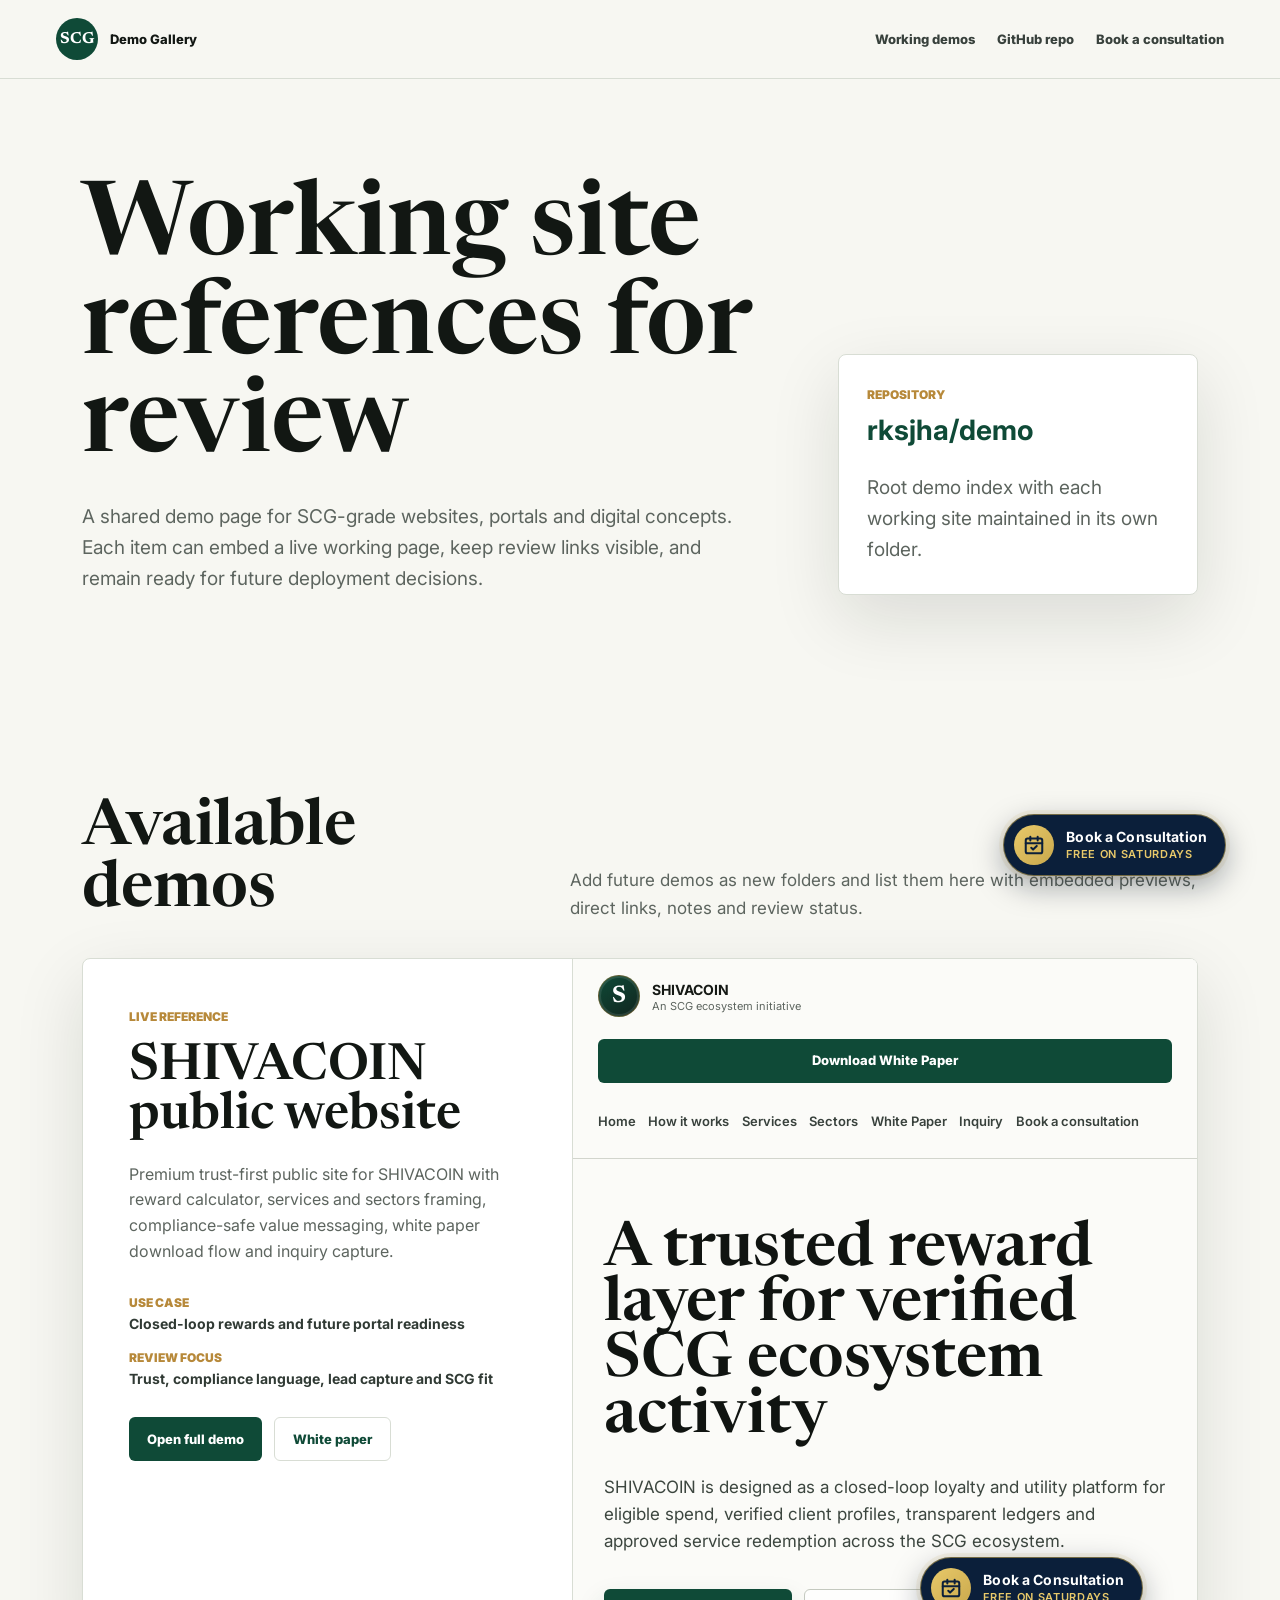
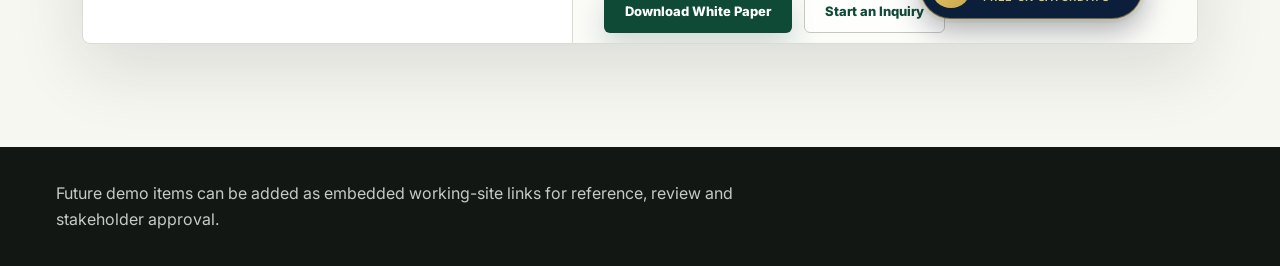
==== commit 629e100c: "Add Book a Consultation nav link and floating button to demo pages Co-Authored-By: Claude Fable 5.1 " ====
--- a/index.html
+++ b/index.html
@@ -25,6 +25,7 @@
       <nav aria-label="Demo gallery navigation">
         <a href="#demos">Working demos</a>
         <a href="https://github.com/rksjha/demo">GitHub repo</a>
+        <a href="https://shivacsg.com/book?utm_source=demo-gallery&utm_medium=nav&utm_campaign=book-consultation">Book a consultation</a>
       </nav>
     </header>
 
@@ -74,7 +75,7 @@
               </div>
             </dl>
             <div class="actions">
-              <a class="button primary" href="./shivacoin/">Open full demo</a>
+              <a class="button primary" href="./shivacoin/index.html">Open full demo</a>
               <a class="button secondary" href="./shivacoin/docs/SHIVACOIN_White_Paper.md">
                 White paper
               </a>
@@ -83,7 +84,7 @@
           <div class="demo-frame-wrap">
             <iframe
               title="Embedded SHIVACOIN public website demo"
-              src="./shivacoin/"
+              src="./shivacoin/index.html"
               loading="lazy"
             ></iframe>
           </div>
@@ -97,5 +98,6 @@
         reference, review and stakeholder approval.
       </p>
     </footer>
+    <script src="./scg-book-cta.js" defer data-source="demo-gallery"></script>
   </body>
 </html>
